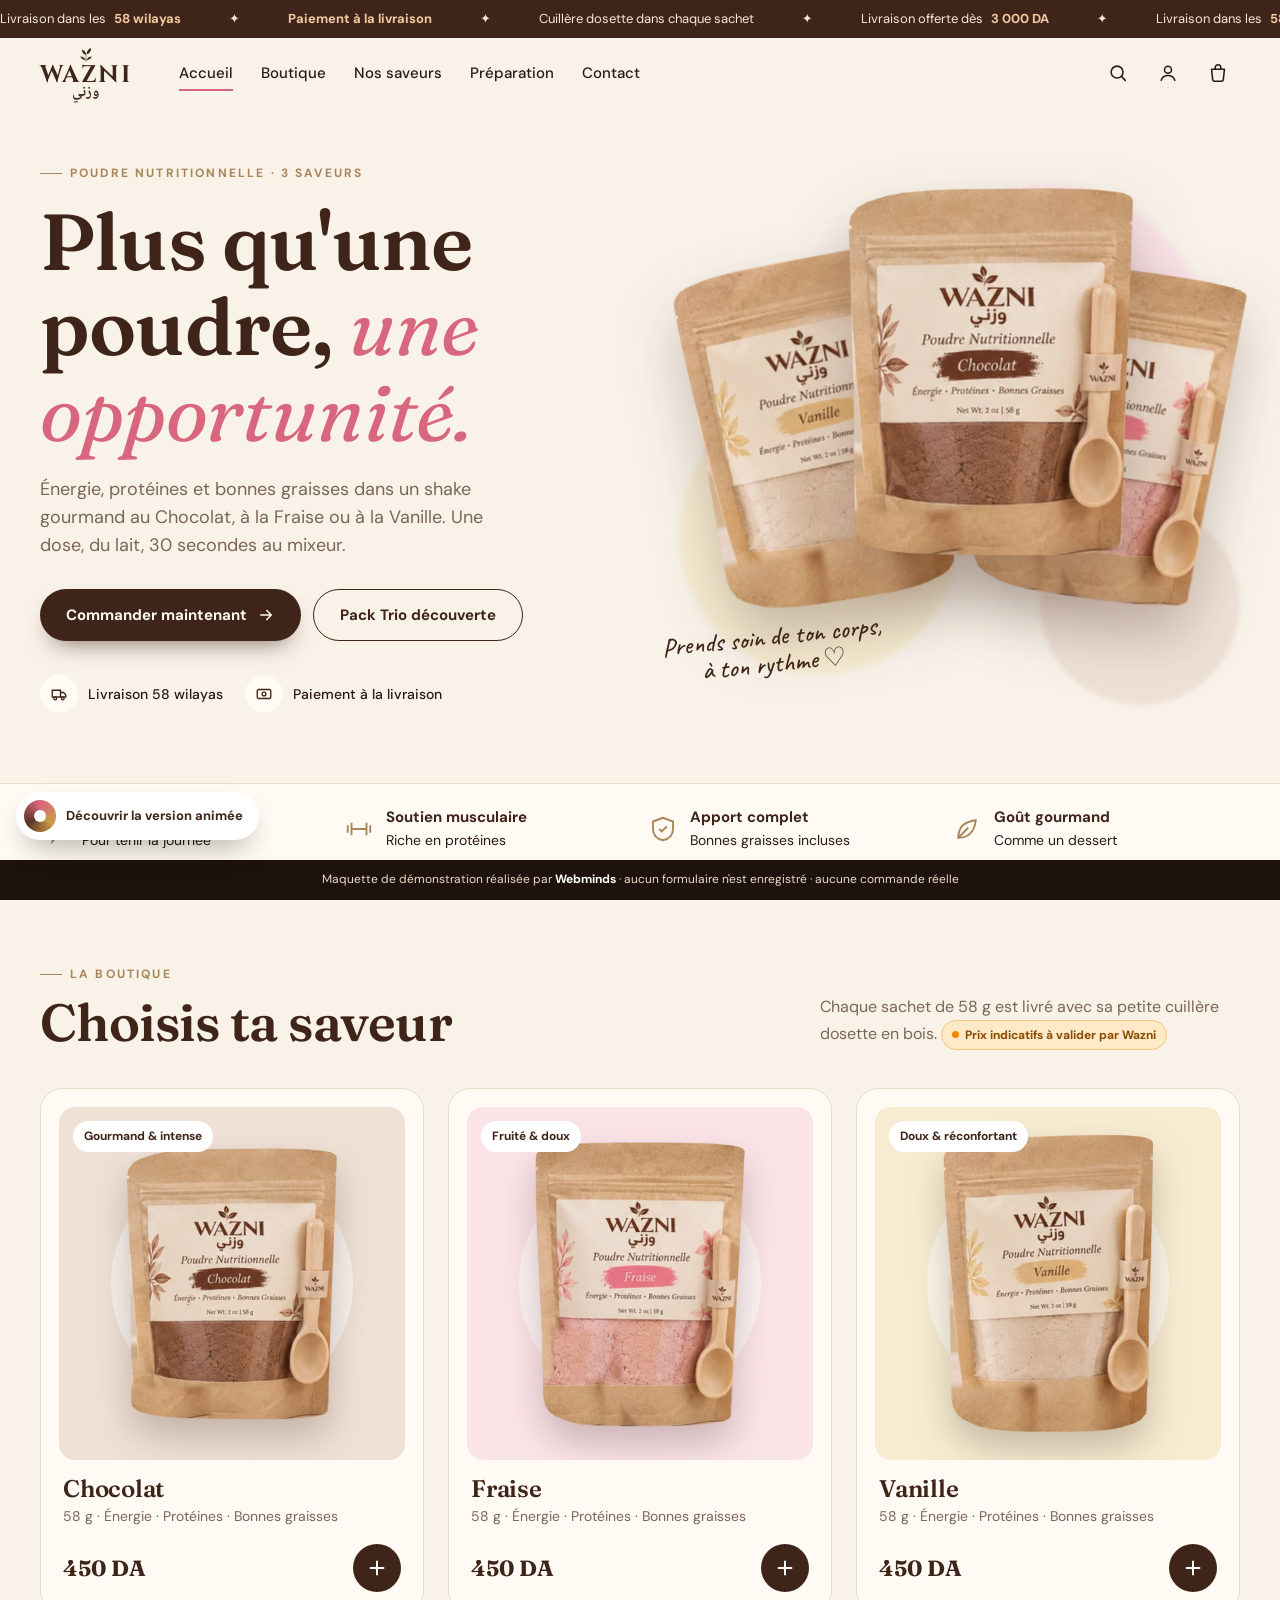
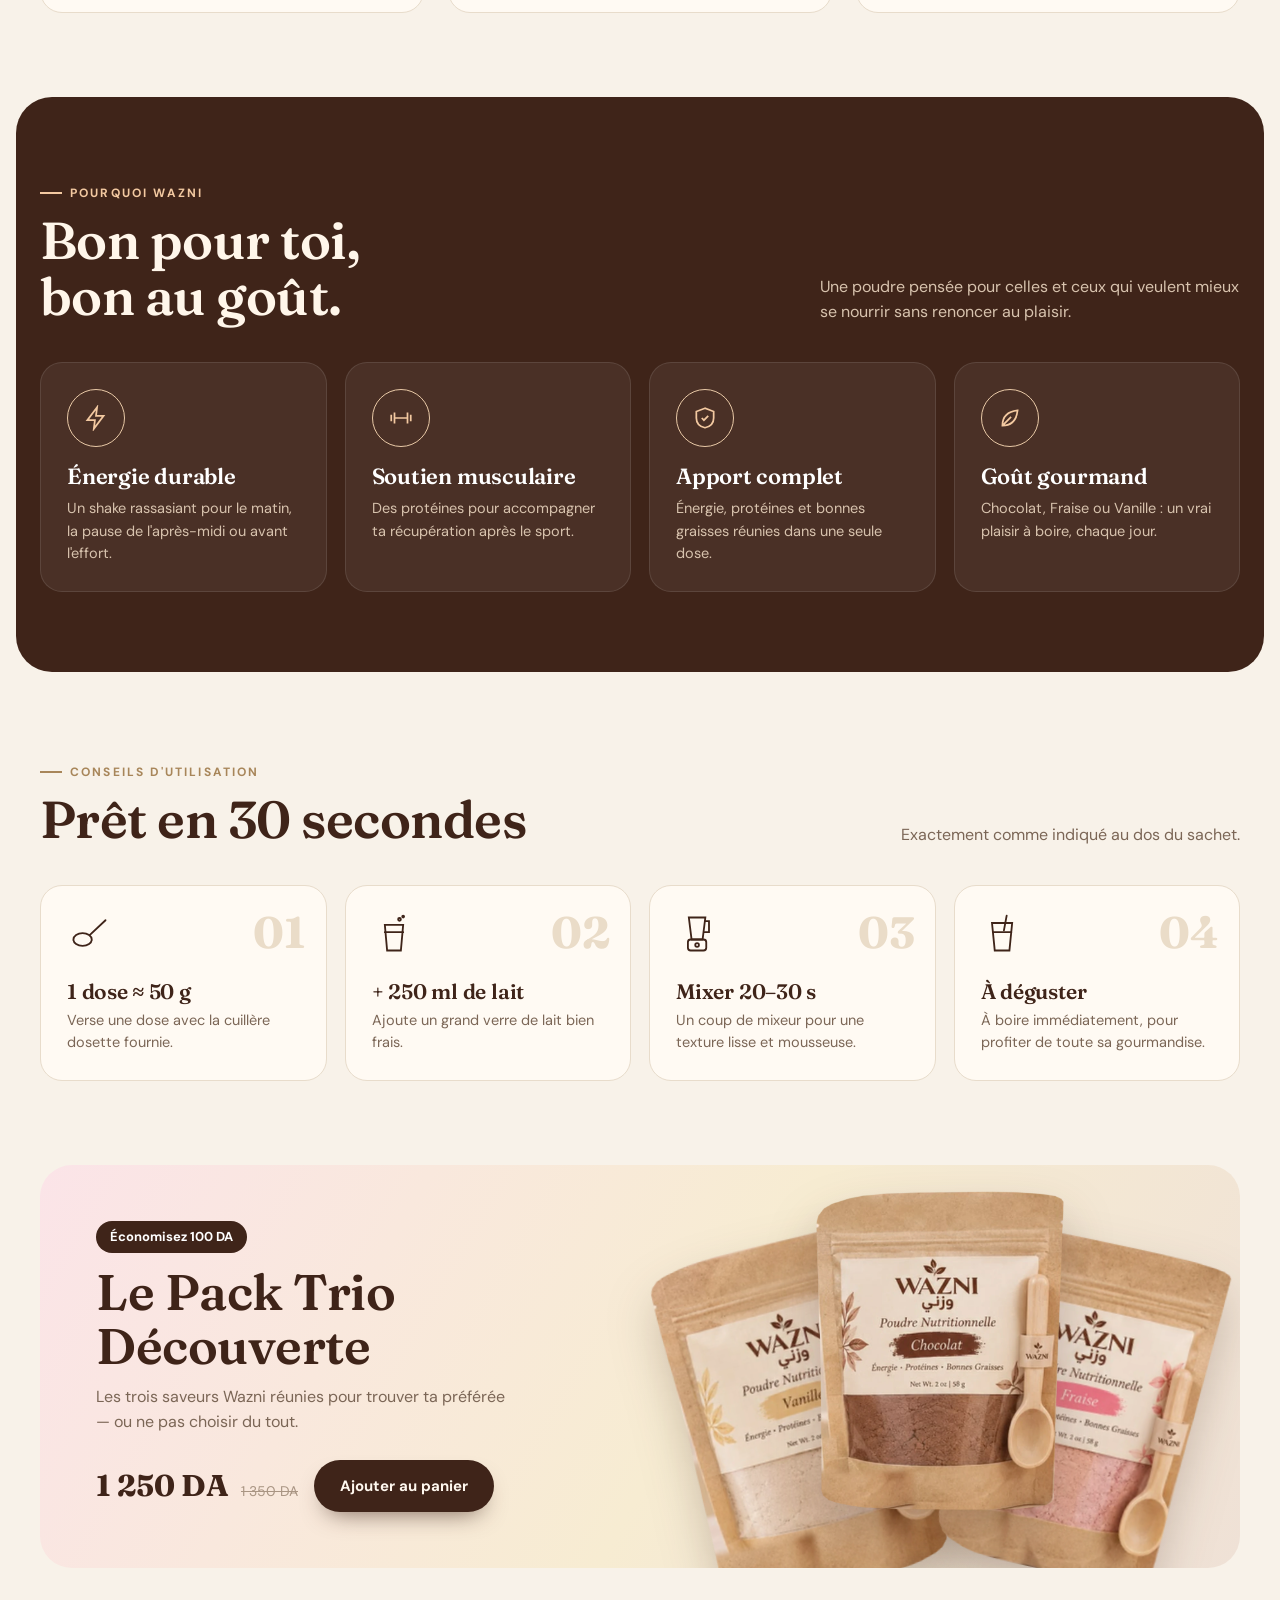
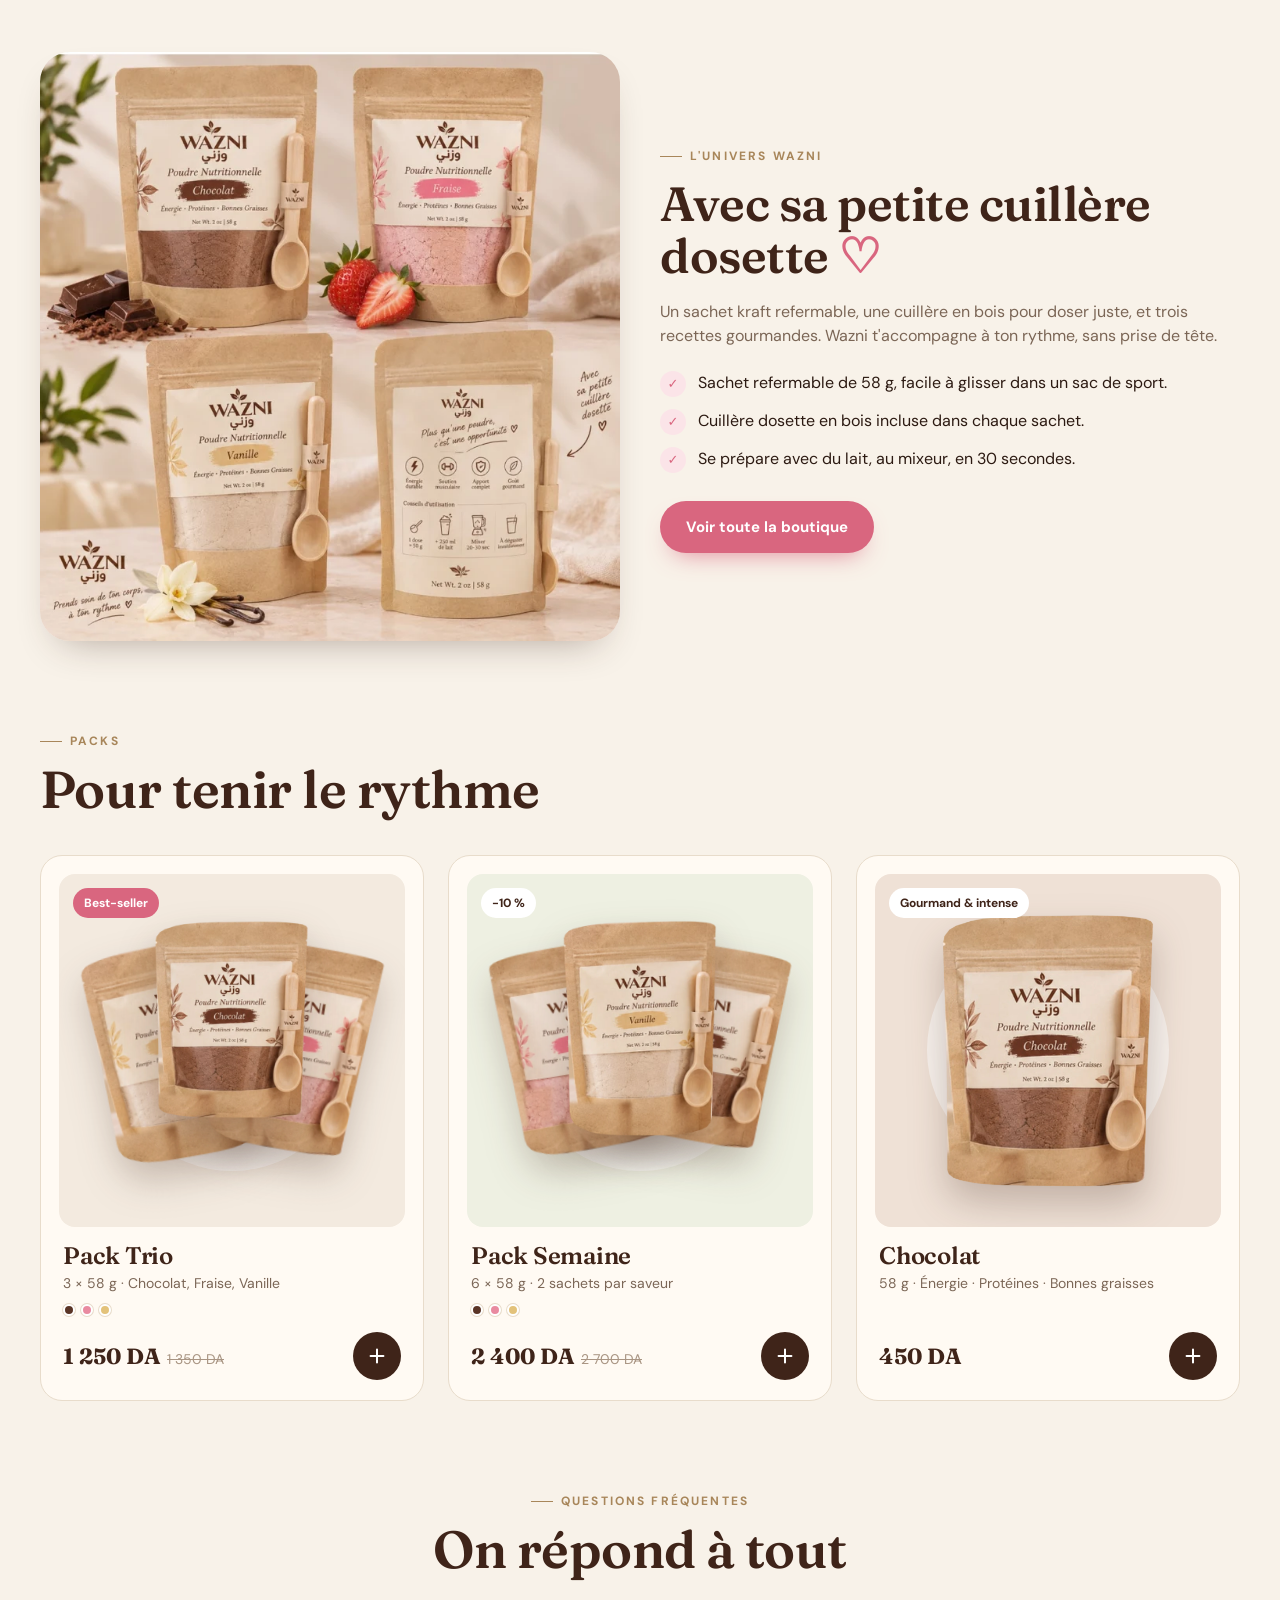
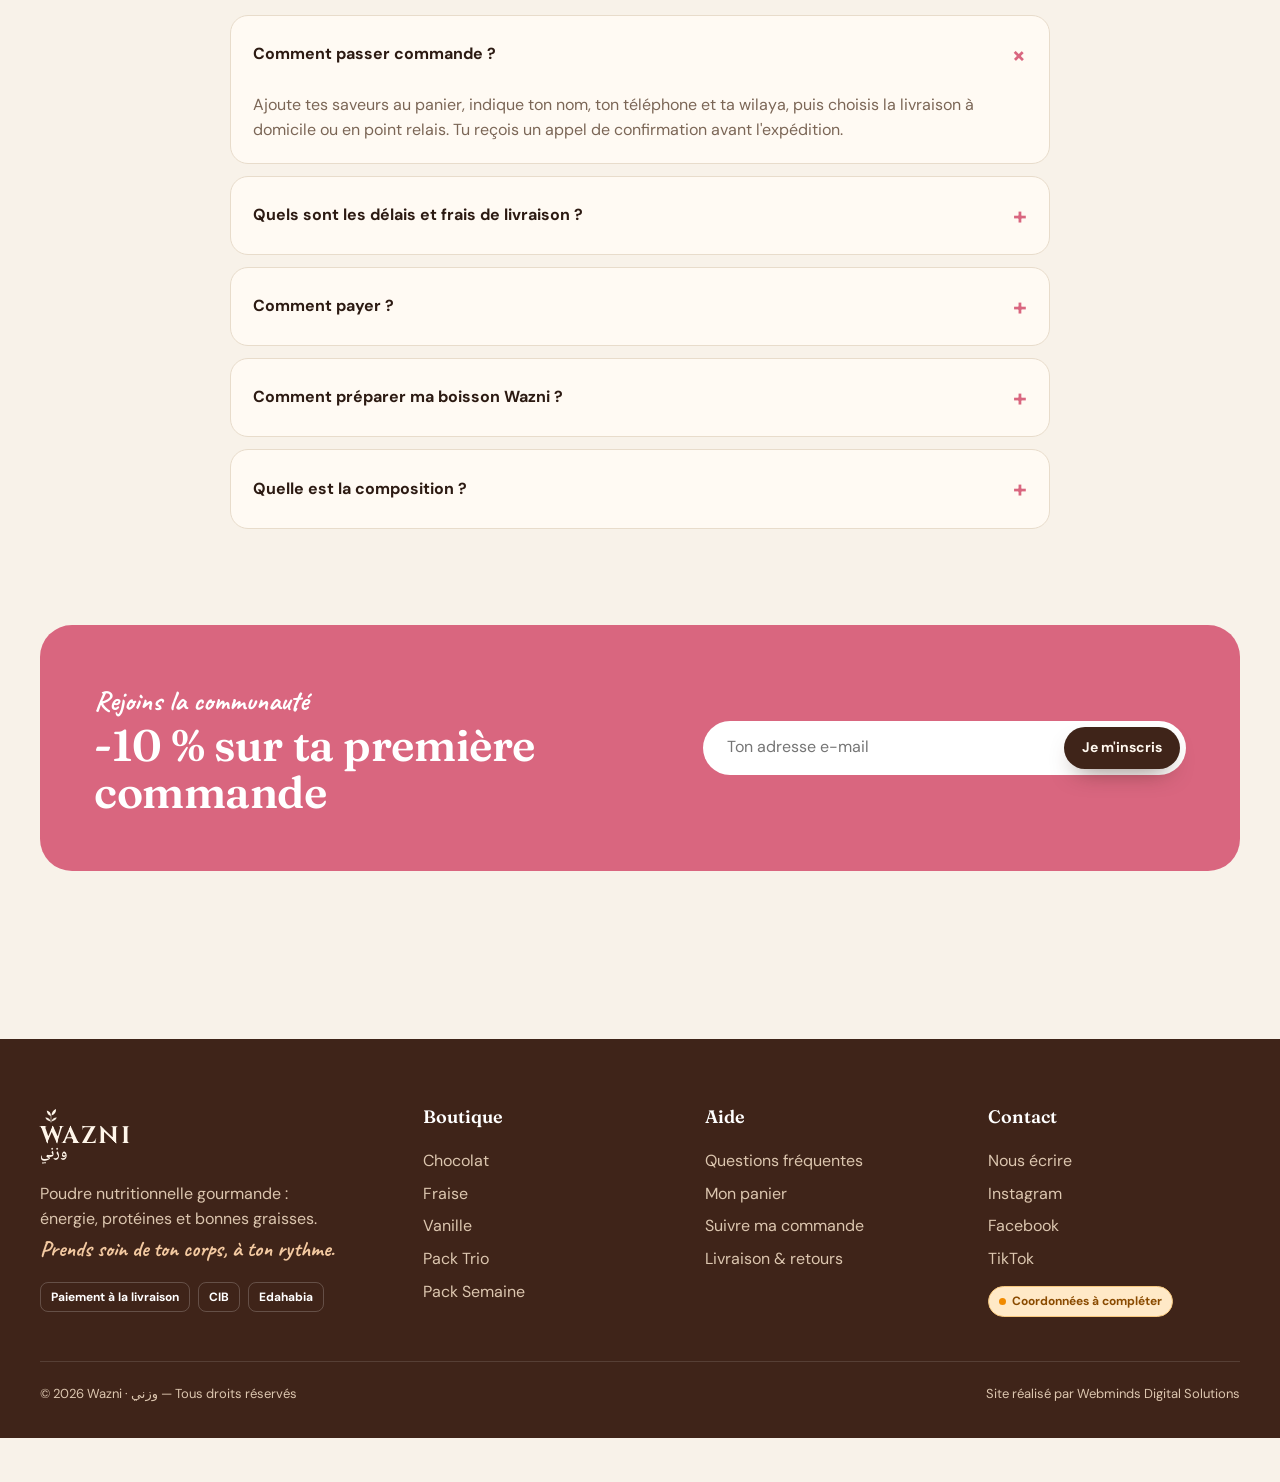
==== index.html @ 27a88bad "Initial commit: Wazni maquette (v1 + v2) Static site maquette with shared assets (fonts, images, car" ====
<!doctype html>
<html lang="fr">
<head>
<meta charset="utf-8"><meta name="viewport" content="width=device-width,initial-scale=1">
<meta name="robots" content="noindex,nofollow">
<title>Wazni · Poudre nutritionnelle gourmande — Boutique en ligne</title>
<meta name="description" content="Wazni : poudre nutritionnelle Chocolat, Fraise et Vanille. Énergie, protéines, bonnes graisses. Livraison 58 wilayas, paiement à la livraison.">
<link rel="stylesheet" href="assets/fonts.css"><link rel="stylesheet" href="assets/v1.css">
</head>
<body>

<section class="hero">
  <div class="wrap">
    <div class="rv">
      <span class="eyebrow">Poudre nutritionnelle · 3 saveurs</span>
      <h1 style="margin-top:16px">Plus qu'une poudre, <em>une opportunité.</em></h1>
      <p class="lead">Énergie, protéines et bonnes graisses dans un shake gourmand au Chocolat, à la Fraise ou à la Vanille. Une dose, du lait, 30 secondes au mixeur.</p>
      <div class="ctas">
        <a href="boutique.html" class="btn btn-dark">Commander maintenant <svg viewBox="0 0 24 24" fill="none" stroke="currentColor" stroke-width="2" stroke-linecap="round"><path d="M5 12h14M13 6l6 6-6 6"/></svg></a>
        <a href="produit.html?id=trio" class="btn btn-ghost">Pack Trio découverte</a>
      </div>
      <div class="mini">
        <div><i><svg viewBox="0 0 24 24" fill="none" stroke="currentColor" stroke-width="1.8"><path d="M3 7h11v9H3zM14 10h4l3 3v3h-7z"/><circle cx="7" cy="18" r="1.8"/><circle cx="17" cy="18" r="1.8"/></svg></i>Livraison 58 wilayas</div>
        <div><i><svg viewBox="0 0 24 24" fill="none" stroke="currentColor" stroke-width="1.8"><rect x="3" y="6" width="18" height="12" rx="2"/><circle cx="12" cy="12" r="2.5"/></svg></i>Paiement à la livraison</div>
      </div>
    </div>
    <div class="stage rv">
      <div class="blob b1"></div><div class="blob b2"></div><div class="blob b3"></div>
      <img class="pouch p1" src="assets/img/vanille.webp" alt="Wazni Vanille">
      <img class="pouch p2 float" src="assets/img/chocolat.webp" alt="Wazni Chocolat">
      <img class="pouch p3" src="assets/img/fraise.webp" alt="Wazni Fraise">
      <div class="note n1">Prends soin de ton corps,<br>à ton rythme ♡</div>
    </div>
  </div>
</section>

<div class="trust">
  <div class="wrap">
    <div><svg viewBox="0 0 24 24" fill="none" stroke="currentColor" stroke-width="1.5"><path d="M13 2 4 14h7l-1 8 9-12h-7z"/></svg><span><b>Énergie durable</b>Pour tenir la journée</span></div>
    <div><svg viewBox="0 0 24 24" fill="none" stroke="currentColor" stroke-width="1.5"><path d="M3 9v6M6 7v10M18 7v10M21 9v6M6 12h12"/></svg><span><b>Soutien musculaire</b>Riche en protéines</span></div>
    <div><svg viewBox="0 0 24 24" fill="none" stroke="currentColor" stroke-width="1.5"><path d="M12 3 4 6v6c0 5 3.4 8 8 9 4.6-1 8-4 8-9V6z"/><path d="m9 12 2 2 4-4"/></svg><span><b>Apport complet</b>Bonnes graisses incluses</span></div>
    <div><svg viewBox="0 0 24 24" fill="none" stroke="currentColor" stroke-width="1.5"><path d="M5 19c0-8 5-13 14-14-1 9-6 14-14 14zM5 19 13 11"/></svg><span><b>Goût gourmand</b>Comme un dessert</span></div>
  </div>
</div>

<section id="saveurs">
  <div class="wrap">
    <div class="sec-head rv">
      <div><span class="eyebrow">La boutique</span><h2>Choisis ta saveur</h2></div>
      <p>Chaque sachet de 58 g est livré avec sa petite cuillère dosette en bois. <span class="tovalid">Prix indicatifs à valider par Wazni</span></p>
    </div>
    <div class="grid" data-grid="chocolat,fraise,vanille"></div>
  </div>
</section>

<section class="benef">
  <div class="wrap">
    <div class="sec-head rv">
      <div><span class="eyebrow" style="color:#f3c9a1">Pourquoi Wazni</span><h2>Bon pour toi,<br>bon au goût.</h2></div>
      <p>Une poudre pensée pour celles et ceux qui veulent mieux se nourrir sans renoncer au plaisir.</p>
    </div>
    <div class="grid4">
      <div class="it rv"><i><svg viewBox="0 0 24 24" fill="none" stroke="currentColor" stroke-width="1.6"><path d="M13 2 4 14h7l-1 8 9-12h-7z"/></svg></i><h3>Énergie durable</h3><p>Un shake rassasiant pour le matin, la pause de l'après-midi ou avant l'effort.</p></div>
      <div class="it rv"><i><svg viewBox="0 0 24 24" fill="none" stroke="currentColor" stroke-width="1.6"><path d="M3 9v6M6 7v10M18 7v10M21 9v6M6 12h12"/></svg></i><h3>Soutien musculaire</h3><p>Des protéines pour accompagner ta récupération après le sport.</p></div>
      <div class="it rv"><i><svg viewBox="0 0 24 24" fill="none" stroke="currentColor" stroke-width="1.6"><path d="M12 3 4 6v6c0 5 3.4 8 8 9 4.6-1 8-4 8-9V6z"/><path d="m9 12 2 2 4-4"/></svg></i><h3>Apport complet</h3><p>Énergie, protéines et bonnes graisses réunies dans une seule dose.</p></div>
      <div class="it rv"><i><svg viewBox="0 0 24 24" fill="none" stroke="currentColor" stroke-width="1.6"><path d="M5 19c0-8 5-13 14-14-1 9-6 14-14 14zM5 19 13 11"/></svg></i><h3>Goût gourmand</h3><p>Chocolat, Fraise ou Vanille : un vrai plaisir à boire, chaque jour.</p></div>
    </div>
  </div>
</section>

<section id="preparer">
  <div class="wrap">
    <div class="sec-head rv">
      <div><span class="eyebrow">Conseils d'utilisation</span><h2>Prêt en 30 secondes</h2></div>
      <p>Exactement comme indiqué au dos du sachet.</p>
    </div>
    <div class="steps">
      <div class="step rv"><svg viewBox="0 0 48 48" fill="none" stroke="currentColor" stroke-width="2" stroke-linecap="round"><ellipse cx="17" cy="30" rx="10" ry="7"/><path d="M25 25 42 9"/></svg><h3>1 dose ≈ 50 g</h3><p>Verse une dose avec la cuillère dosette fournie.</p></div>
      <div class="step rv"><svg viewBox="0 0 48 48" fill="none" stroke="currentColor" stroke-width="2" stroke-linecap="round"><path d="M14 14h20l-2.5 28h-15z"/><path d="M14 22h20"/><circle cx="30" cy="8" r="1.5"/><circle cx="34" cy="5" r="1"/></svg><h3>+ 250 ml de lait</h3><p>Ajoute un grand verre de lait bien frais.</p></div>
      <div class="step rv"><svg viewBox="0 0 48 48" fill="none" stroke="currentColor" stroke-width="2" stroke-linecap="round"><path d="M14 6h18l-3 24H17z"/><path d="M32 10h4v12h-5"/><rect x="13" y="30" width="20" height="12" rx="3"/><circle cx="23" cy="36" r="2"/></svg><h3>Mixer 20–30 s</h3><p>Un coup de mixeur pour une texture lisse et mousseuse.</p></div>
      <div class="step rv"><svg viewBox="0 0 48 48" fill="none" stroke="currentColor" stroke-width="2" stroke-linecap="round"><path d="M12 12h22l-3 30H15z"/><path d="M13 22h20"/><path d="m28 4-3 16"/></svg><h3>À déguster</h3><p>À boire immédiatement, pour profiter de toute sa gourmandise.</p></div>
    </div>
  </div>
</section>

<section style="padding-top:0">
  <div class="wrap">
    <div class="promo rv">
      <div class="txt">
        <span class="save">Économisez 100 DA</span>
        <h2>Le Pack Trio Découverte</h2>
        <p>Les trois saveurs Wazni réunies pour trouver ta préférée — ou ne pas choisir du tout.</p>
        <div style="display:flex;align-items:center;gap:16px;flex-wrap:wrap"><span class="price" style="font-size:30px">1 250 DA <s>1 350 DA</s></span>
        <button class="btn btn-dark" data-add="trio">Ajouter au panier</button></div>
      </div>
      <div class="vis"><img src="assets/img/vanille.webp" alt=""><img src="assets/img/chocolat.webp" alt=""><img src="assets/img/fraise.webp" alt=""></div>
    </div>
  </div>
</section>

<section style="padding-top:0">
  <div class="wrap life">
    <div class="ph rv"><img src="assets/img/lifestyle.webp" alt="La gamme Wazni : Chocolat, Fraise, Vanille"></div>
    <div class="rv">
      <span class="eyebrow">L'univers Wazni</span>
      <h2>Avec sa petite cuillère dosette <span class="hand" style="font-size:1em">♡</span></h2>
      <p style="color:var(--muted)">Un sachet kraft refermable, une cuillère en bois pour doser juste, et trois recettes gourmandes. Wazni t'accompagne à ton rythme, sans prise de tête.</p>
      <ul>
        <li><i>✓</i><span>Sachet refermable de 58 g, facile à glisser dans un sac de sport.</span></li>
        <li><i>✓</i><span>Cuillère dosette en bois incluse dans chaque sachet.</span></li>
        <li><i>✓</i><span>Se prépare avec du lait, au mixeur, en 30 secondes.</span></li>
      </ul>
      <a href="boutique.html" class="btn btn-pink">Voir toute la boutique</a>
    </div>
  </div>
</section>

<section style="padding-top:0">
  <div class="wrap">
    <div class="sec-head rv"><div><span class="eyebrow">Packs</span><h2>Pour tenir le rythme</h2></div></div>
    <div class="grid" data-grid="trio,semaine,chocolat"></div>
  </div>
</section>

<section id="faq" style="padding-top:0">
  <div class="wrap">
    <div class="sec-head rv" style="justify-content:center;text-align:center"><div><span class="eyebrow">Questions fréquentes</span><h2>On répond à tout</h2></div></div>
    <div class="faq rv">
      <details open><summary>Comment passer commande ?</summary><p>Ajoute tes saveurs au panier, indique ton nom, ton téléphone et ta wilaya, puis choisis la livraison à domicile ou en point relais. Tu reçois un appel de confirmation avant l'expédition.</p></details>
      <details><summary>Quels sont les délais et frais de livraison ?</summary><p>Livraison dans les 58 wilayas. Les frais dépendent de ta wilaya et sont affichés avant de valider. Livraison offerte dès 3 000 DA d'achat. <span class="tovalid">Délais et tarifs à valider par Wazni</span></p></details>
      <details><summary>Comment payer ?</summary><p>Paiement en espèces à la livraison, au moment où tu reçois ton colis. Le paiement par carte CIB / Edahabia peut être activé sur le site final.</p></details>
      <details><summary>Comment préparer ma boisson Wazni ?</summary><p>1 dose (environ 50 g) + 250 ml de lait, mixer 20 à 30 secondes et déguster immédiatement.</p></details>
      <details><summary>Quelle est la composition ?</summary><p>La fiche ingrédients et les valeurs nutritionnelles détaillées seront reprises de l'emballage officiel. <span class="tovalid">À fournir par Wazni</span></p></details>
    </div>
  </div>
</section>

<section style="padding-top:0">
  <div class="wrap">
    <div class="news rv">
      <div><span class="hand" style="color:#fff;font-size:28px">Rejoins la communauté</span><h2>-10 % sur ta première commande</h2></div>
      <form onsubmit="event.preventDefault();Wazni.toast('Merci ! (démo : aucune inscription enregistrée)');this.reset()"><input type="email" required placeholder="Ton adresse e-mail"><button class="btn btn-dark btn-sm">Je m'inscris</button></form>
    </div>
  </div>
</section>

<script src="assets/cart.js"></script>
<script src="assets/v1-layout.js"></script>
<script src="assets/v1-cards.js"></script>
</body>
</html>
---- assets/fonts.css ----
@font-face{font-family:Fraunces;src:url(fonts/fraunces-latin-400-normal.woff2) format('woff2');font-weight:400;font-display:swap}
@font-face{font-family:Fraunces;src:url(fonts/fraunces-latin-400-italic.woff2) format('woff2');font-weight:400;font-style:italic;font-display:swap}
@font-face{font-family:Fraunces;src:url(fonts/fraunces-latin-600-normal.woff2) format('woff2');font-weight:600;font-display:swap}
@font-face{font-family:Fraunces;src:url(fonts/fraunces-latin-700-normal.woff2) format('woff2');font-weight:700;font-display:swap}
@font-face{font-family:'DM Sans';src:url(fonts/dm-sans-latin-400-normal.woff2) format('woff2');font-weight:400;font-display:swap}
@font-face{font-family:'DM Sans';src:url(fonts/dm-sans-latin-500-normal.woff2) format('woff2');font-weight:500;font-display:swap}
@font-face{font-family:'DM Sans';src:url(fonts/dm-sans-latin-700-normal.woff2) format('woff2');font-weight:700;font-display:swap}
@font-face{font-family:Caveat;src:url(fonts/caveat-latin-500-normal.woff2) format('woff2');font-weight:500;font-display:swap}
@font-face{font-family:Caveat;src:url(fonts/caveat-latin-700-normal.woff2) format('woff2');font-weight:700;font-display:swap}
@font-face{font-family:Cinzel;src:url(fonts/cinzel-latin-600-normal.woff2) format('woff2');font-weight:600;font-display:swap}
@font-face{font-family:Cinzel;src:url(fonts/cinzel-latin-700-normal.woff2) format('woff2');font-weight:700;font-display:swap}
@font-face{font-family:Naskh;src:url(fonts/noto-naskh-arabic-arabic-600-normal.woff2) format('woff2');font-weight:600;font-display:swap}
@font-face{font-family:Naskh;src:url(fonts/noto-naskh-arabic-arabic-700-normal.woff2) format('woff2');font-weight:700;font-display:swap}
@font-face{font-family:Bricolage;src:url(fonts/bricolage-grotesque-latin-500-normal.woff2) format('woff2');font-weight:500;font-display:swap}
@font-face{font-family:Bricolage;src:url(fonts/bricolage-grotesque-latin-700-normal.woff2) format('woff2');font-weight:700;font-display:swap}
@font-face{font-family:Bricolage;src:url(fonts/bricolage-grotesque-latin-800-normal.woff2) format('woff2');font-weight:800;font-display:swap}
---- assets/v1.css ----
:root{
  --cream:#f8f2e9; --paper:#fffaf3; --kraft:#c9a97e; --kraft-d:#a8865a; --cacao:#3f2419; --cacao-2:#5a3426;
  --ink:#2c1a12; --muted:#7b6656; --line:#e8dccb;
  --fraise:#d9667f; --fraise-s:#fbe4e8; --vanille:#c99b45; --vanille-s:#f7ecd2; --choco-s:#efe1d6; --sage:#7a8a5c; --sage-s:#eef0e2;
  --r:22px; --sh:0 18px 40px -22px rgba(63,36,25,.45);
}
*{box-sizing:border-box;margin:0;padding:0}
html{scroll-behavior:smooth;-webkit-text-size-adjust:100%}
body{font-family:'DM Sans',system-ui,sans-serif;color:var(--ink);background:var(--cream);line-height:1.55;font-size:16px;padding-bottom:44px;overflow-x:hidden}
img{max-width:100%;display:block}
a{color:inherit;text-decoration:none}
button{font:inherit;cursor:pointer;border:0;background:none;color:inherit}
input,select,textarea{font:inherit;color:inherit}
.wrap{width:min(1200px,100% - 32px);margin-inline:auto}
h1,h2,h3{font-family:Fraunces,Georgia,serif;font-weight:600;line-height:1.08;letter-spacing:-.01em;color:var(--cacao)}
.hand{font-family:Caveat,cursive;font-weight:700;color:var(--fraise)}
.eyebrow{display:inline-flex;align-items:center;gap:8px;font-size:12px;letter-spacing:.18em;text-transform:uppercase;font-weight:700;color:var(--kraft-d)}
.eyebrow::before{content:"";width:22px;height:1.5px;background:currentColor}

/* annonce */
.announce{background:var(--cacao);color:#f5e9da;font-size:13px;overflow:hidden;white-space:nowrap}
.announce .track{display:inline-flex;gap:48px;padding:9px 0;animation:mq 28s linear infinite}
.announce span{display:inline-flex;gap:8px;align-items:center}
.announce b{color:#f3c9a1;font-weight:700}
@keyframes mq{to{transform:translateX(-50%)}}

/* header */
.hdr{position:sticky;top:0;z-index:50;background:rgba(248,242,233,.88);backdrop-filter:blur(14px);-webkit-backdrop-filter:blur(14px);border-bottom:1px solid transparent;transition:border-color .3s}
.hdr.scrolled{border-color:var(--line)}
.hdr .wrap{display:flex;align-items:center;gap:20px;height:70px}
.logo{display:flex;flex-direction:column;align-items:center;line-height:1;color:var(--cacao)}
.logo svg{width:22px;height:16px;margin-bottom:1px}
.logo .w{font-family:Cinzel,serif;font-weight:700;font-size:24px;letter-spacing:.06em}
.logo .ar{font-family:Naskh,serif;font-weight:700;font-size:15px;margin-top:-1px}
.nav{display:flex;gap:28px;margin-left:28px;font-weight:500;font-size:15px}
.nav a{position:relative;padding:6px 0}
.nav a::after{content:"";position:absolute;left:0;bottom:0;width:100%;height:2px;background:var(--fraise);transform:scaleX(0);transform-origin:left;transition:transform .3s}
.nav a:hover::after,.nav a.on::after{transform:scaleX(1)}
.hdr-actions{margin-left:auto;display:flex;align-items:center;gap:6px}
.icon-btn{width:44px;height:44px;border-radius:50%;display:grid;place-items:center;position:relative;transition:background .2s}
.icon-btn:hover{background:#efe4d4}
.icon-btn svg{width:22px;height:22px}
.badge{position:absolute;top:3px;right:1px;min-width:19px;height:19px;padding:0 5px;border-radius:10px;background:var(--fraise);color:#fff;font-size:11px;font-weight:700;display:grid;place-items:center;transform:scale(0);transition:transform .25s}
.badge.has{transform:scale(1)}
.badge.bump{animation:bump .45s}
@keyframes bump{40%{transform:scale(1.35)}}
.burger{display:none}

/* boutons */
.btn{display:inline-flex;align-items:center;justify-content:center;gap:10px;height:52px;padding:0 26px;border-radius:999px;font-weight:700;font-size:15px;transition:transform .2s,box-shadow .2s,background .2s}
.btn:active{transform:scale(.97)}
.btn-dark{background:var(--cacao);color:#fff8ef;box-shadow:0 12px 24px -12px rgba(63,36,25,.7)}
.btn-dark:hover{background:var(--cacao-2)}
.btn-pink{background:var(--fraise);color:#fff;box-shadow:0 12px 24px -12px rgba(217,102,127,.8)}
.btn-ghost{border:1.5px solid var(--cacao);color:var(--cacao)}
.btn-ghost:hover{background:var(--cacao);color:#fff}
.btn-sm{height:42px;padding:0 18px;font-size:14px}
.btn svg{width:18px;height:18px}

/* hero */
.hero{position:relative;padding:48px 0 70px;overflow:hidden}
.hero .wrap{display:grid;grid-template-columns:1.05fr 1fr;align-items:center;gap:30px}
.hero h1{font-size:clamp(42px,6.2vw,80px);font-weight:600}
.hero h1 em{font-style:italic;font-weight:400;color:var(--fraise)}
.hero p.lead{font-size:18px;color:var(--muted);max-width:480px;margin:20px 0 30px}
.hero .ctas{display:flex;gap:12px;flex-wrap:wrap}
.hero .mini{display:flex;gap:22px;margin-top:34px;flex-wrap:wrap}
.hero .mini div{display:flex;gap:10px;align-items:center;font-size:14px;font-weight:500}
.hero .mini i{width:38px;height:38px;border-radius:50%;background:var(--paper);display:grid;place-items:center;box-shadow:var(--sh)}
.hero .mini svg{width:18px;height:18px;color:var(--cacao)}
.stage{position:relative;height:540px}
.blob{position:absolute;border-radius:50%;filter:blur(2px)}
.stage .b1{width:330px;height:330px;background:var(--fraise-s);right:30px;top:20px}
.stage .b2{width:280px;height:280px;background:var(--vanille-s);left:10px;bottom:30px}
.stage .b3{width:200px;height:200px;background:var(--choco-s);right:0;bottom:0}
.pouch{position:absolute;filter:drop-shadow(0 30px 30px rgba(63,36,25,.28));transition:transform .5s cubic-bezier(.2,.8,.2,1)}
.stage .p1{width:250px;left:4%;top:90px;transform:rotate(-9deg)}
.stage .p2{width:290px;left:31%;top:20px;z-index:2}
.stage .p3{width:250px;right:2%;top:100px;transform:rotate(8deg)}
.stage:hover .p1{transform:rotate(-13deg) translateX(-14px)}
.stage:hover .p3{transform:rotate(12deg) translateX(14px)}
.stage .note{position:absolute;font-family:Caveat;font-size:26px;color:var(--cacao);line-height:1.05;text-align:center}
.stage .note.n1{left:-6px;bottom:28px;transform:rotate(-6deg)}
.stage .note svg{width:60px;height:40px;display:block;margin:4px auto 0}
.float{animation:fl 6s ease-in-out infinite}
@keyframes fl{50%{translate:0 -12px}}

/* sections */
section{padding:84px 0}
.sec-head{display:flex;align-items:end;justify-content:space-between;gap:20px;margin-bottom:38px;flex-wrap:wrap}
.sec-head h2{font-size:clamp(32px,4.4vw,52px);margin-top:10px}
.sec-head p{color:var(--muted);max-width:420px}

.trust{background:var(--paper);border-block:1px solid var(--line);padding:22px 0}
.trust .wrap{display:grid;grid-template-columns:repeat(4,1fr);gap:16px}
.trust div{display:flex;gap:12px;align-items:center;font-size:14px}
.trust b{display:block;font-size:15px;color:var(--cacao)}
.trust svg{width:30px;height:30px;color:var(--kraft-d);flex:none}

/* cartes produit */
.grid{display:grid;grid-template-columns:repeat(3,1fr);gap:24px}
.card{background:var(--paper);border-radius:var(--r);padding:18px;position:relative;transition:transform .35s,box-shadow .35s;display:flex;flex-direction:column;border:1px solid var(--line)}
.card:hover{transform:translateY(-6px);box-shadow:var(--sh)}
.card .media{border-radius:16px;aspect-ratio:1/1.02;display:grid;place-items:center;position:relative;overflow:hidden;background:var(--soft)}
.card .media::before{content:"";position:absolute;width:70%;aspect-ratio:1;border-radius:50%;background:rgba(255,255,255,.55)}
.card .media img{width:62%;position:relative;transition:transform .5s cubic-bezier(.2,.8,.2,1);filter:drop-shadow(0 18px 18px rgba(63,36,25,.25))}
.card:hover .media img{transform:scale(1.06) rotate(-3deg)}
.card .media .stack{position:relative;width:80%;height:80%}
.card .media .stack img{position:absolute;width:56%;top:12%}
.card .media .stack img:nth-child(1){left:0;transform:rotate(-10deg)}
.card .media .stack img:nth-child(2){left:22%;top:4%;z-index:2}
.card .media .stack img:nth-child(3){right:0;transform:rotate(10deg)}
.chip{position:absolute;top:14px;left:14px;z-index:3;background:#fff;color:var(--cacao);font-size:12px;font-weight:700;padding:6px 11px;border-radius:999px}
.chip.hot{background:var(--fraise);color:#fff}
.card h3{font-size:24px;margin:16px 4px 4px}
.card .sub{color:var(--muted);font-size:14px;margin:0 4px}
.card .row{display:flex;align-items:center;justify-content:space-between;margin:auto 4px 2px;padding-top:16px}
.price{font-family:Fraunces;font-weight:700;font-size:22px;color:var(--cacao)}
.price s{font-family:'DM Sans';font-size:14px;color:#a99583;font-weight:400;margin-left:6px}
.add{width:48px;height:48px;border-radius:50%;background:var(--cacao);color:#fff;display:grid;place-items:center;transition:transform .2s,background .2s}
.add:hover{background:var(--fraise);transform:rotate(90deg)}
.add svg{width:22px;height:22px}
.dots{display:flex;gap:6px;margin:10px 4px 0}
.dots i{width:12px;height:12px;border-radius:50%;border:2px solid #fff;box-shadow:0 0 0 1px var(--line)}

/* bénéfices */
.benef{background:var(--cacao);color:#f6eadb;border-radius:36px;margin-inline:16px;padding:80px 0}
.benef h2{color:#fff6ea}
.benef .sec-head p{color:#d8c3ae}
.benef .grid4{display:grid;grid-template-columns:repeat(4,1fr);gap:18px}
.benef .it{background:rgba(255,255,255,.06);border:1px solid rgba(255,255,255,.1);border-radius:22px;padding:26px}
.benef .it i{width:58px;height:58px;border-radius:50%;border:1.5px solid #e9c9a6;display:grid;place-items:center;margin-bottom:18px;color:#f3c9a1}
.benef .it svg{width:26px;height:26px}
.benef .it h3{color:#fff;font-size:22px;margin-bottom:8px}
.benef .it p{font-size:14.5px;color:#d8c3ae}

/* préparation */
.steps{display:grid;grid-template-columns:repeat(4,1fr);gap:18px;counter-reset:s}
.step{background:var(--paper);border:1px solid var(--line);border-radius:22px;padding:26px;position:relative}
.step::before{counter-increment:s;content:"0" counter(s);font-family:Fraunces;font-size:44px;font-weight:700;color:#eadcc8;position:absolute;right:20px;top:12px}
.step svg{width:44px;height:44px;color:var(--cacao);margin-bottom:16px}
.step h3{font-size:21px;margin-bottom:6px}
.step p{font-size:14.5px;color:var(--muted)}

/* bannière pack */
.promo{display:grid;grid-template-columns:1fr 1fr;border-radius:32px;overflow:hidden;background:linear-gradient(120deg,#fbe4e8,#f7ecd2 55%,#efe1d6)}
.promo .txt{padding:56px}
.promo h2{font-size:clamp(32px,4vw,50px);margin:12px 0}
.promo p{color:var(--muted);margin-bottom:26px;max-width:420px}
.promo .vis{position:relative;min-height:380px}
.promo .vis img{position:absolute;width:42%;filter:drop-shadow(0 24px 24px rgba(63,36,25,.25))}
.promo .vis img:nth-child(1){left:6%;top:18%;transform:rotate(-12deg)}
.promo .vis img:nth-child(2){left:29%;top:6%;z-index:2}
.promo .vis img:nth-child(3){right:6%;top:18%;transform:rotate(12deg)}
.save{display:inline-block;background:var(--cacao);color:#fff;border-radius:999px;padding:6px 14px;font-weight:700;font-size:13px}

/* lifestyle */
.life{display:grid;grid-template-columns:1fr 1fr;gap:40px;align-items:center}
.life .ph{border-radius:30px;overflow:hidden;box-shadow:var(--sh)}
.life h2{font-size:clamp(32px,4vw,48px);margin:12px 0 16px}
.life ul{list-style:none;display:grid;gap:12px;margin:22px 0 28px}
.life li{display:flex;gap:12px;align-items:flex-start}
.life li i{flex:none;width:26px;height:26px;border-radius:50%;background:var(--fraise-s);color:var(--fraise);display:grid;place-items:center;font-style:normal;font-weight:700;font-size:13px}

/* faq */
.faq{max-width:820px;margin-inline:auto}
.faq details{background:var(--paper);border:1px solid var(--line);border-radius:18px;margin-bottom:12px;overflow:hidden}
.faq summary{list-style:none;padding:20px 22px;font-weight:700;display:flex;justify-content:space-between;align-items:center;cursor:pointer;gap:16px}
.faq summary::-webkit-details-marker{display:none}
.faq summary::after{content:"+";font-size:24px;color:var(--fraise);transition:transform .3s}
.faq details[open] summary::after{transform:rotate(45deg)}
.faq details p{padding:0 22px 20px;color:var(--muted)}

/* newsletter + footer */
.news{background:var(--fraise);color:#fff;border-radius:32px;padding:54px;display:grid;grid-template-columns:1.2fr 1fr;gap:30px;align-items:center}
.news h2{color:#fff;font-size:clamp(30px,3.6vw,44px)}
.news form{display:flex;background:#fff;border-radius:999px;padding:6px}
.news input{flex:1;border:0;outline:0;padding:0 18px;background:none;min-width:0}
footer{background:var(--cacao);color:#dcc6af;margin-top:84px;padding:64px 0 34px}
footer .cols{display:grid;grid-template-columns:1.4fr 1fr 1fr 1fr;gap:30px}
footer .logo{color:#fff6ea;align-items:flex-start}
footer h4{color:#fff;font-family:Fraunces;font-size:18px;margin-bottom:14px;font-weight:600}
footer a{display:block;padding:4px 0;color:#dcc6af}
footer a:hover{color:#fff}
footer .bottom{border-top:1px solid rgba(255,255,255,.12);margin-top:44px;padding-top:22px;display:flex;justify-content:space-between;font-size:13px;flex-wrap:wrap;gap:10px}
.pay{display:flex;gap:8px;flex-wrap:wrap;margin-top:16px}
.pay span{border:1px solid rgba(255,255,255,.2);border-radius:8px;padding:5px 10px;font-size:12px;font-weight:700;color:#fff}

/* pastille à valider */
.tovalid{display:inline-flex;align-items:center;gap:6px;background:#ffe9c7;color:#8a4b00;border:1px solid #f6c77d;font-size:12px;font-weight:700;padding:5px 10px;border-radius:999px}
.tovalid::before{content:"";width:7px;height:7px;border-radius:50%;background:#f08a00}

/* demo bar + switch */
.demo{position:fixed;left:0;right:0;bottom:0;z-index:80;background:#1d120c;color:#e9d9c6;font-size:12px;text-align:center;padding:12px 16px 12px 16px;line-height:1.3}
.demo b{color:#fff}
.vswitch{position:fixed;left:16px;bottom:60px;z-index:81;display:flex;align-items:center;gap:10px;background:#fff;color:var(--cacao);border-radius:999px;padding:8px 16px 8px 8px;box-shadow:0 14px 30px -10px rgba(0,0,0,.35);font-weight:700;font-size:13px;animation:pulse 2.6s infinite}
.vswitch i{width:32px;height:32px;border-radius:50%;background:conic-gradient(var(--fraise),var(--vanille),var(--cacao-2),var(--fraise));display:grid;place-items:center;animation:spin 6s linear infinite}
.vswitch i::after{content:"";width:12px;height:12px;border-radius:50%;background:#fff}
@keyframes spin{to{transform:rotate(360deg)}}
@keyframes pulse{0%,100%{box-shadow:0 14px 30px -10px rgba(0,0,0,.35),0 0 0 0 rgba(217,102,127,.5)}50%{box-shadow:0 14px 30px -10px rgba(0,0,0,.35),0 0 0 10px rgba(217,102,127,0)}}

.toast{position:fixed;left:50%;top:84px;transform:translate(-50%,-20px);opacity:0;z-index:200;background:var(--cacao);color:#fff;padding:13px 20px;border-radius:14px;font-size:14px;transition:.35s;pointer-events:none;box-shadow:var(--sh);white-space:nowrap}
.toast a{color:#f3c9a1;font-weight:700;text-decoration:underline;margin-left:4px}
.toast.show{opacity:1;transform:translate(-50%,0);pointer-events:auto}

/* drawer panier */
.drawer-bg{position:fixed;inset:0;background:rgba(29,18,12,.45);z-index:90;opacity:0;pointer-events:none;transition:.3s}
.drawer{position:fixed;top:0;right:0;bottom:0;width:min(420px,100%);background:var(--paper);z-index:91;transform:translateX(100%);transition:transform .45s cubic-bezier(.2,.8,.2,1);display:flex;flex-direction:column}
.drawer.open{transform:none}.drawer-bg.open{opacity:1;pointer-events:auto}
.drawer header{display:flex;justify-content:space-between;align-items:center;padding:20px 22px;border-bottom:1px solid var(--line)}
.drawer header h3{font-size:24px}
.drawer .body{flex:1;overflow:auto;padding:12px 22px}
.drawer .foot{padding:18px 22px 64px;border-top:1px solid var(--line);display:grid;gap:12px}
.freebar{font-size:13px;color:var(--muted)}
.freebar .bar{height:6px;border-radius:6px;background:#eadcc8;margin-top:8px;overflow:hidden}
.freebar .bar i{display:block;height:100%;background:linear-gradient(90deg,var(--fraise),var(--vanille));border-radius:6px;transition:width .5s}
.line{display:grid;grid-template-columns:76px 1fr auto;gap:14px;align-items:center;padding:14px 0;border-bottom:1px dashed var(--line)}
.line .th{width:76px;height:84px;border-radius:14px;display:grid;place-items:center}
.line .th img{width:62%;filter:drop-shadow(0 6px 6px rgba(0,0,0,.18))}
.line h4{font-family:Fraunces;font-size:17px;color:var(--cacao)}
.line small{color:var(--muted)}
.qty{display:inline-flex;align-items:center;border:1px solid var(--line);border-radius:999px;margin-top:8px;background:#fff}
.qty button{width:32px;height:32px;font-size:18px}
.qty span,.qty input{width:30px;text-align:center;font-weight:700;border:0;background:none}
.rm{font-size:12px;color:var(--muted);text-decoration:underline;margin-top:6px;display:block}
.empty{text-align:center;padding:50px 10px;color:var(--muted)}
.empty svg{width:64px;height:64px;margin:0 auto 14px;color:var(--kraft)}
.sum-row{display:flex;justify-content:space-between;font-size:15px}
.sum-row.total{font-family:Fraunces;font-weight:700;font-size:22px;color:var(--cacao)}

/* page header */
.ph-head{padding:44px 0 20px}
.crumbs{font-size:13px;color:var(--muted);margin-bottom:10px}
.crumbs a{text-decoration:underline}
.ph-head h1{font-size:clamp(36px,5vw,60px)}

/* boutique */
.toolbar{display:flex;justify-content:space-between;align-items:center;gap:12px;flex-wrap:wrap;margin-bottom:26px}
.filters{display:flex;gap:8px;flex-wrap:wrap}
.filters button{height:40px;padding:0 18px;border-radius:999px;border:1.5px solid var(--line);font-weight:600;font-size:14px;background:var(--paper)}
.filters button.on{background:var(--cacao);color:#fff;border-color:var(--cacao)}
.sel{height:40px;border-radius:999px;border:1.5px solid var(--line);padding:0 16px;background:var(--paper)}

/* fiche produit */
.pdp{display:grid;grid-template-columns:1.05fr 1fr;gap:50px;align-items:start;padding:20px 0 40px}
.gallery{position:sticky;top:90px}
.gallery .main{border-radius:30px;aspect-ratio:1/1;display:grid;place-items:center;position:relative;overflow:hidden;transition:background .5s}
.gallery .main img{width:58%;filter:drop-shadow(0 30px 28px rgba(63,36,25,.3));transition:opacity .3s,transform .5s}
.gallery .thumbs{display:flex;gap:12px;margin-top:14px}
.gallery .thumbs button{width:84px;height:84px;border-radius:18px;background:var(--paper);border:2px solid transparent;display:grid;place-items:center}
.gallery .thumbs button.on{border-color:var(--cacao)}
.gallery .thumbs img{width:58%}
.pdp h1{font-size:clamp(36px,4.6vw,56px);margin:10px 0 10px}
.stars{display:flex;gap:2px;color:#e0a43a;align-items:center;font-size:14px}
.pdp .price{font-size:32px}
.pdp .desc{color:var(--muted);font-size:17px;margin:16px 0 22px}
.opt-label{font-weight:700;font-size:14px;margin:18px 0 10px;display:flex;justify-content:space-between}
.flav{display:flex;gap:10px;flex-wrap:wrap}
.flav a{display:flex;align-items:center;gap:10px;padding:8px 16px 8px 8px;border-radius:999px;border:1.5px solid var(--line);background:var(--paper);font-weight:600;font-size:14px}
.flav a i{width:28px;height:28px;border-radius:50%}
.flav a.on{border-color:var(--cacao);box-shadow:0 0 0 1px var(--cacao)}
.buy{display:flex;gap:12px;margin-top:24px}
.buy .qty{margin:0;height:52px}
.buy .qty button{width:42px;height:50px}
.buy .btn{flex:1}
.perks{display:grid;grid-template-columns:repeat(3,1fr);gap:10px;margin-top:22px}
.perks div{background:var(--paper);border:1px solid var(--line);border-radius:16px;padding:14px;font-size:13px;text-align:center}
.perks svg{width:24px;height:24px;margin:0 auto 6px;color:var(--kraft-d)}
.tabs{margin-top:30px;border-top:1px solid var(--line)}
.tabs details{border-bottom:1px solid var(--line)}
.tabs summary{list-style:none;padding:18px 0;font-weight:700;display:flex;justify-content:space-between;cursor:pointer}
.tabs summary::-webkit-details-marker{display:none}
.tabs summary::after{content:"+";color:var(--fraise);font-size:22px}
.tabs details[open] summary::after{content:"–"}
.tabs .c{padding-bottom:18px;color:var(--muted);font-size:15px}
.icons4{display:grid;grid-template-columns:repeat(4,1fr);gap:10px;text-align:center;font-size:13px}
.icons4 svg{width:30px;height:30px;margin:0 auto 6px;color:var(--cacao);display:block}

/* panier page + checkout */
.cart-page{display:grid;grid-template-columns:1.5fr 1fr;gap:36px;align-items:start;padding-bottom:30px}
.box{background:var(--paper);border:1px solid var(--line);border-radius:24px;padding:26px}
.box h3{font-size:22px;margin-bottom:14px}
.cart-page .line{grid-template-columns:96px 1fr auto}
.cart-page .line .th{width:96px;height:104px}
.summary{position:sticky;top:90px;display:grid;gap:12px}
.coupon{display:flex;gap:8px}
.coupon input{flex:1;height:46px;border-radius:12px;border:1.5px solid var(--line);padding:0 14px;background:#fff;min-width:0}

.stepper{display:flex;align-items:center;gap:0;margin:8px 0 30px;counter-reset:st}
.stepper div{display:flex;align-items:center;gap:10px;font-weight:700;font-size:14px;color:#b6a08b;flex:1}
.stepper div::before{counter-increment:st;content:counter(st);width:34px;height:34px;flex:none;border-radius:50%;border:2px solid #dcccb7;display:grid;place-items:center;background:var(--paper);transition:.3s}
.stepper div::after{content:"";flex:1;height:2px;background:#e3d5c2;margin:0 10px}
.stepper div:last-child{flex:none}.stepper div:last-child::after{display:none}
.stepper div.on{color:var(--cacao)}
.stepper div.on::before{background:var(--cacao);color:#fff;border-color:var(--cacao)}
.stepper div.done{color:var(--cacao)}
.stepper div.done::before{content:"✓";background:var(--fraise);border-color:var(--fraise);color:#fff}
.pane{display:none;animation:fadeup .45s}
.pane.on{display:block}
@keyframes fadeup{from{opacity:0;transform:translateY(12px)}}
.fields{display:grid;grid-template-columns:1fr 1fr;gap:14px}
.f{display:grid;gap:6px}
.f.full{grid-column:1/-1}
.f label{font-size:13px;font-weight:700;color:var(--cacao)}
.f input,.f select,.f textarea{height:50px;border-radius:14px;border:1.5px solid var(--line);background:#fff;padding:0 14px;outline:none;transition:border-color .2s,box-shadow .2s;width:100%}
.f textarea{height:90px;padding:12px 14px;resize:vertical}
.f input:focus,.f select:focus,.f textarea:focus{border-color:var(--cacao);box-shadow:0 0 0 4px rgba(63,36,25,.08)}
.f.err input,.f.err select{border-color:#d33}
.f .e{font-size:12px;color:#d33;display:none}
.f.err .e{display:block}
.radio{display:grid;gap:12px}
.radio label{display:flex;gap:14px;align-items:center;border:1.5px solid var(--line);background:#fff;border-radius:16px;padding:16px;cursor:pointer;transition:.2s}
.radio label:has(input:checked){border-color:var(--cacao);box-shadow:0 0 0 1px var(--cacao);background:#fffdf9}
.radio input{accent-color:var(--cacao);width:18px;height:18px}
.radio .t{flex:1}
.radio .t b{display:block}
.radio .t small{color:var(--muted)}
.radio .p{font-weight:700}
.nav-btns{display:flex;justify-content:space-between;gap:12px;margin-top:26px}
.recap{font-size:14px;display:grid;gap:8px;background:#fff;border-radius:16px;padding:16px;border:1px dashed var(--line)}
.done-box{text-align:center;padding:40px 20px}
.done-box .ok{width:96px;height:96px;border-radius:50%;background:var(--sage-s);display:grid;place-items:center;margin:0 auto 20px;color:var(--sage)}
.done-box .ok svg{width:48px;height:48px;stroke-dasharray:60;stroke-dashoffset:60;animation:draw .8s .2s forwards}
@keyframes draw{to{stroke-dashoffset:0}}
.done-box h2{font-size:38px;margin-bottom:10px}
.track-list{display:grid;gap:0;text-align:left;max-width:460px;margin:26px auto}
.track-list div{display:flex;gap:14px;padding:10px 0;position:relative}
.track-list i{width:14px;height:14px;border-radius:50%;background:#dfcfba;margin-top:4px;flex:none}
.track-list div.on i{background:var(--sage);box-shadow:0 0 0 5px var(--sage-s)}

/* révélation */
.rv{opacity:0;transform:translateY(26px);transition:opacity .8s,transform .8s cubic-bezier(.2,.8,.2,1)}
.rv.in{opacity:1;transform:none}

/* responsive */
@media (max-width:980px){
  .nav{display:none}
  .burger{display:grid}
  .hero .wrap,.life,.promo,.news,.pdp,.cart-page{grid-template-columns:1fr}
  .grid{grid-template-columns:repeat(2,1fr)}
  .benef .grid4,.steps{grid-template-columns:repeat(2,1fr)}
  .trust .wrap{grid-template-columns:repeat(2,1fr)}
  footer .cols{grid-template-columns:1fr 1fr}
  .gallery,.summary{position:static}
}
@media (max-width:640px){
  section{padding:60px 0}
  .hero{padding:26px 0 40px}
  .hero p.lead{font-size:16px}
  .stage{height:380px}
  .stage .p1{width:170px;left:0;top:70px}
  .stage .p2{width:200px;left:25%;top:10px}
  .stage .p3{width:170px;right:0;top:80px}
  .stage .b1{width:240px;height:240px}
  .stage .b2{width:200px;height:200px}
  .stage .note{font-size:21px}
  .grid{grid-template-columns:1fr 1fr;gap:12px}
  .card{padding:10px;border-radius:18px}
  .card h3{font-size:19px;margin:12px 2px 2px}
  .card .sub{font-size:12.5px;margin:0 2px}
  .card .row{margin:10px 2px 0}
  .price{font-size:18px}
  .add{width:40px;height:40px}
  .benef{margin-inline:8px;border-radius:26px;padding:56px 0}
  .benef .grid4,.steps{grid-template-columns:1fr 1fr;gap:10px}
  .benef .it,.step{padding:18px}
  .benef .it h3,.step h3{font-size:18px}
  .benef .it p,.step p{font-size:13px}
  .promo .txt{padding:32px 24px 0}
  .promo .vis{min-height:270px}
  .news{padding:32px 22px}
  .news form{flex-direction:column;background:none;gap:10px;padding:0}
  .news input{background:#fff;border-radius:999px;height:50px}
  footer .cols{grid-template-columns:1fr}
  .fields{grid-template-columns:1fr}
  .stepper div{font-size:0;gap:0}
  .stepper div::after{margin:0 6px}
  .perks{grid-template-columns:1fr 1fr 1fr}
  .perks div{padding:10px 6px;font-size:11.5px}
  .box{padding:18px}
  .cart-page .line{grid-template-columns:76px 1fr auto}
  .cart-page .line .th{width:76px;height:84px}
  .toast{white-space:normal;width:calc(100% - 32px);text-align:center}
  .vswitch{bottom:66px;font-size:12px}
  .demo{font-size:11px;padding:10px 12px}
  .icons4{grid-template-columns:repeat(2,1fr)}
}
.mobnav{position:fixed;inset:0;z-index:95;background:var(--cream);transform:translateY(-100%);transition:transform .45s cubic-bezier(.2,.8,.2,1);padding:90px 28px;display:flex;flex-direction:column;gap:6px}
.mobnav.open{transform:none}
.mobnav a{font-family:Fraunces;font-size:34px;color:var(--cacao);padding:8px 0;border-bottom:1px solid var(--line)}
.mobnav .x{position:absolute;top:16px;right:16px}
@media (max-width:640px){
  .grid{display:flex;overflow-x:auto;scroll-snap-type:x mandatory;gap:12px;margin-inline:-16px;padding:4px 16px 18px;scrollbar-width:none}
  .grid::-webkit-scrollbar{display:none}
  .grid .card{flex:0 0 72%;scroll-snap-align:start}
  .card .media img{width:60%}
  .chip{font-size:11px;padding:5px 9px;top:10px;left:10px;white-space:nowrap}
  .price s{display:inline}
  .news input{flex:none}
  .hero .ctas .btn{flex:1 1 100%}
}
.grid-shop{display:grid;grid-template-columns:repeat(3,1fr);gap:24px}
@media (max-width:980px){.grid-shop{grid-template-columns:repeat(2,1fr)}}
@media (max-width:640px){.grid-shop{gap:12px}.grid-shop .card{padding:10px}.grid-shop .chip{display:none}.grid-shop .price s{display:block;margin:0}}
.gallery .main{perspective:900px}
.sl{display:grid;grid-template-columns:58px 1fr auto;gap:12px;align-items:center;padding:8px 0}
.sl .th{width:58px;height:62px;border-radius:12px;display:grid;place-items:center;position:relative}
.sl .th img{width:62%}
.sl .th i{position:absolute;top:-6px;right:-6px;width:22px;height:22px;border-radius:50%;background:var(--cacao);color:#fff;font-size:11px;font-style:normal;font-weight:700;display:grid;place-items:center}
.sl .nm{font-size:14px;font-weight:600;color:var(--cacao)}
.sl small{display:block;color:var(--muted);font-weight:400}
body.is-done .summary{display:none}
body.is-done .cart-page{grid-template-columns:1fr}
.secure{display:flex;gap:8px;align-items:center;font-size:12.5px;color:var(--muted);justify-content:center;margin-top:10px}
.disabled-opt{opacity:.55;pointer-events:none}
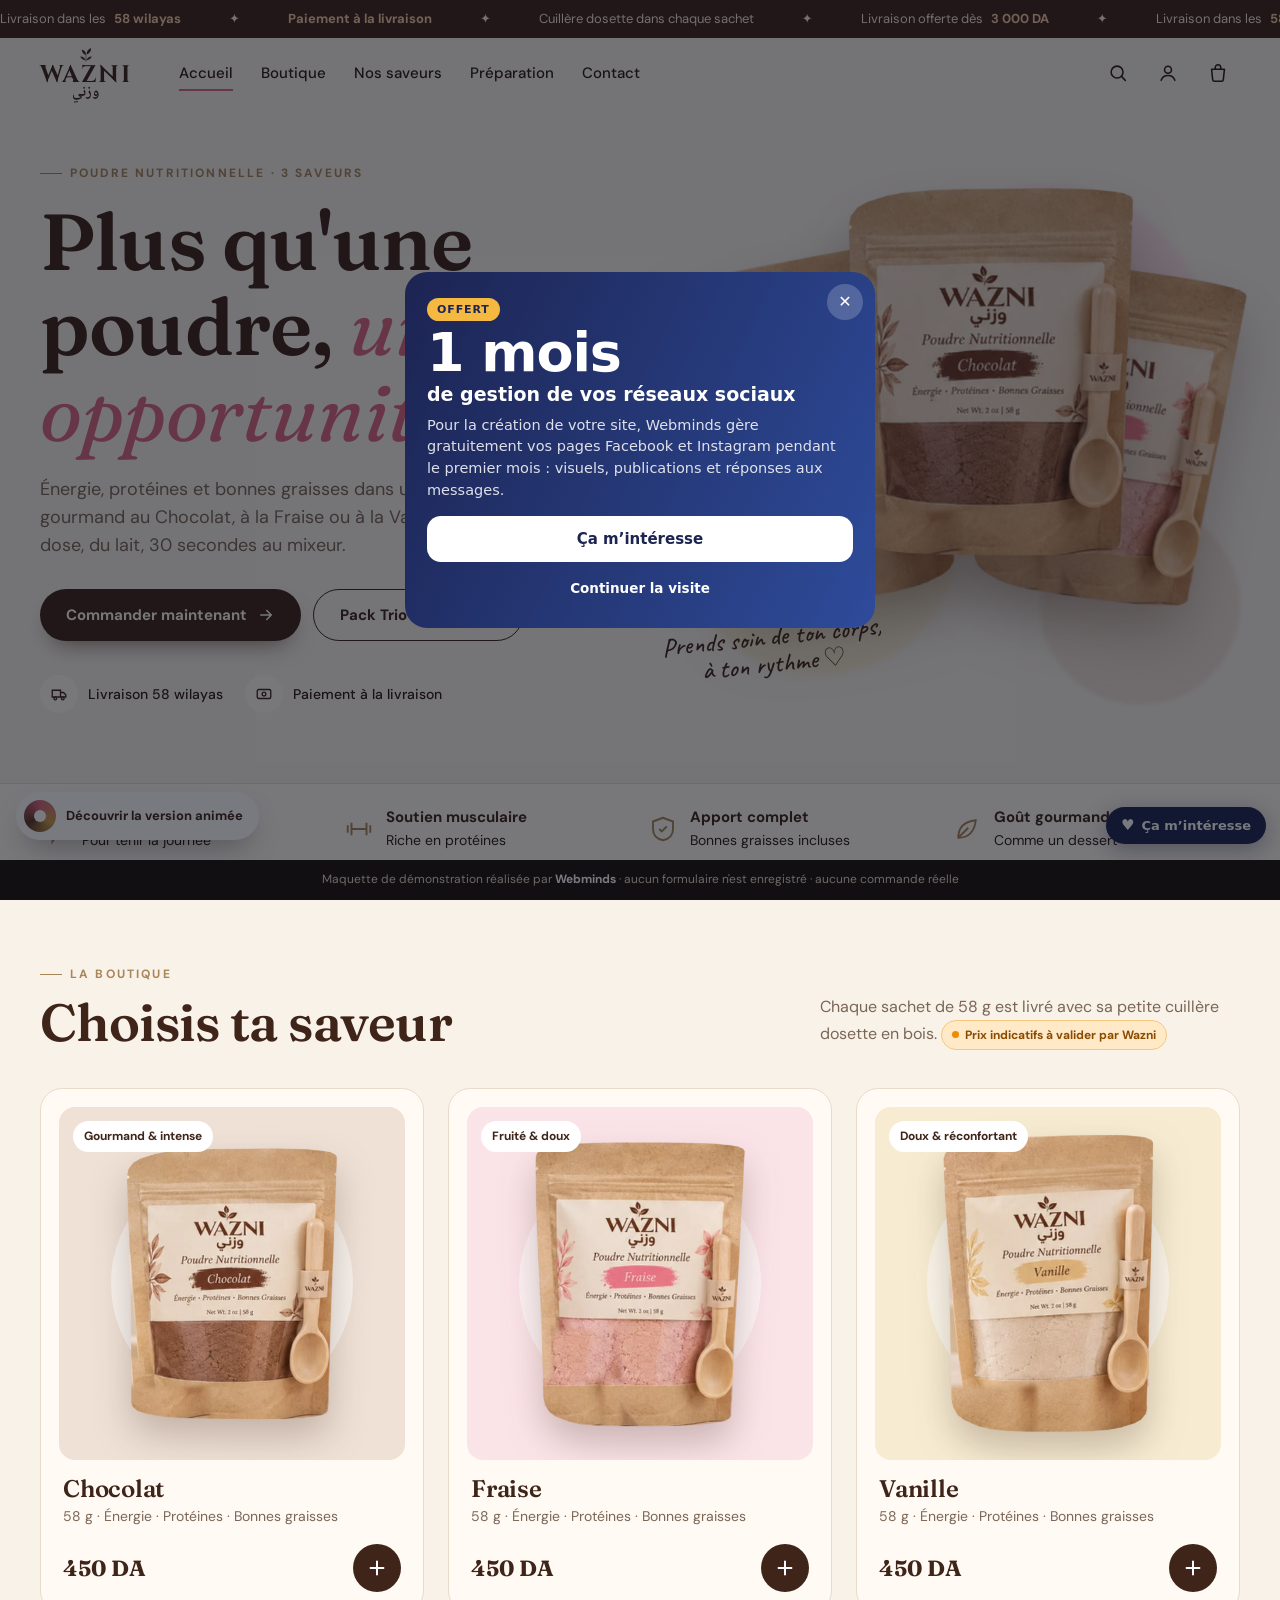
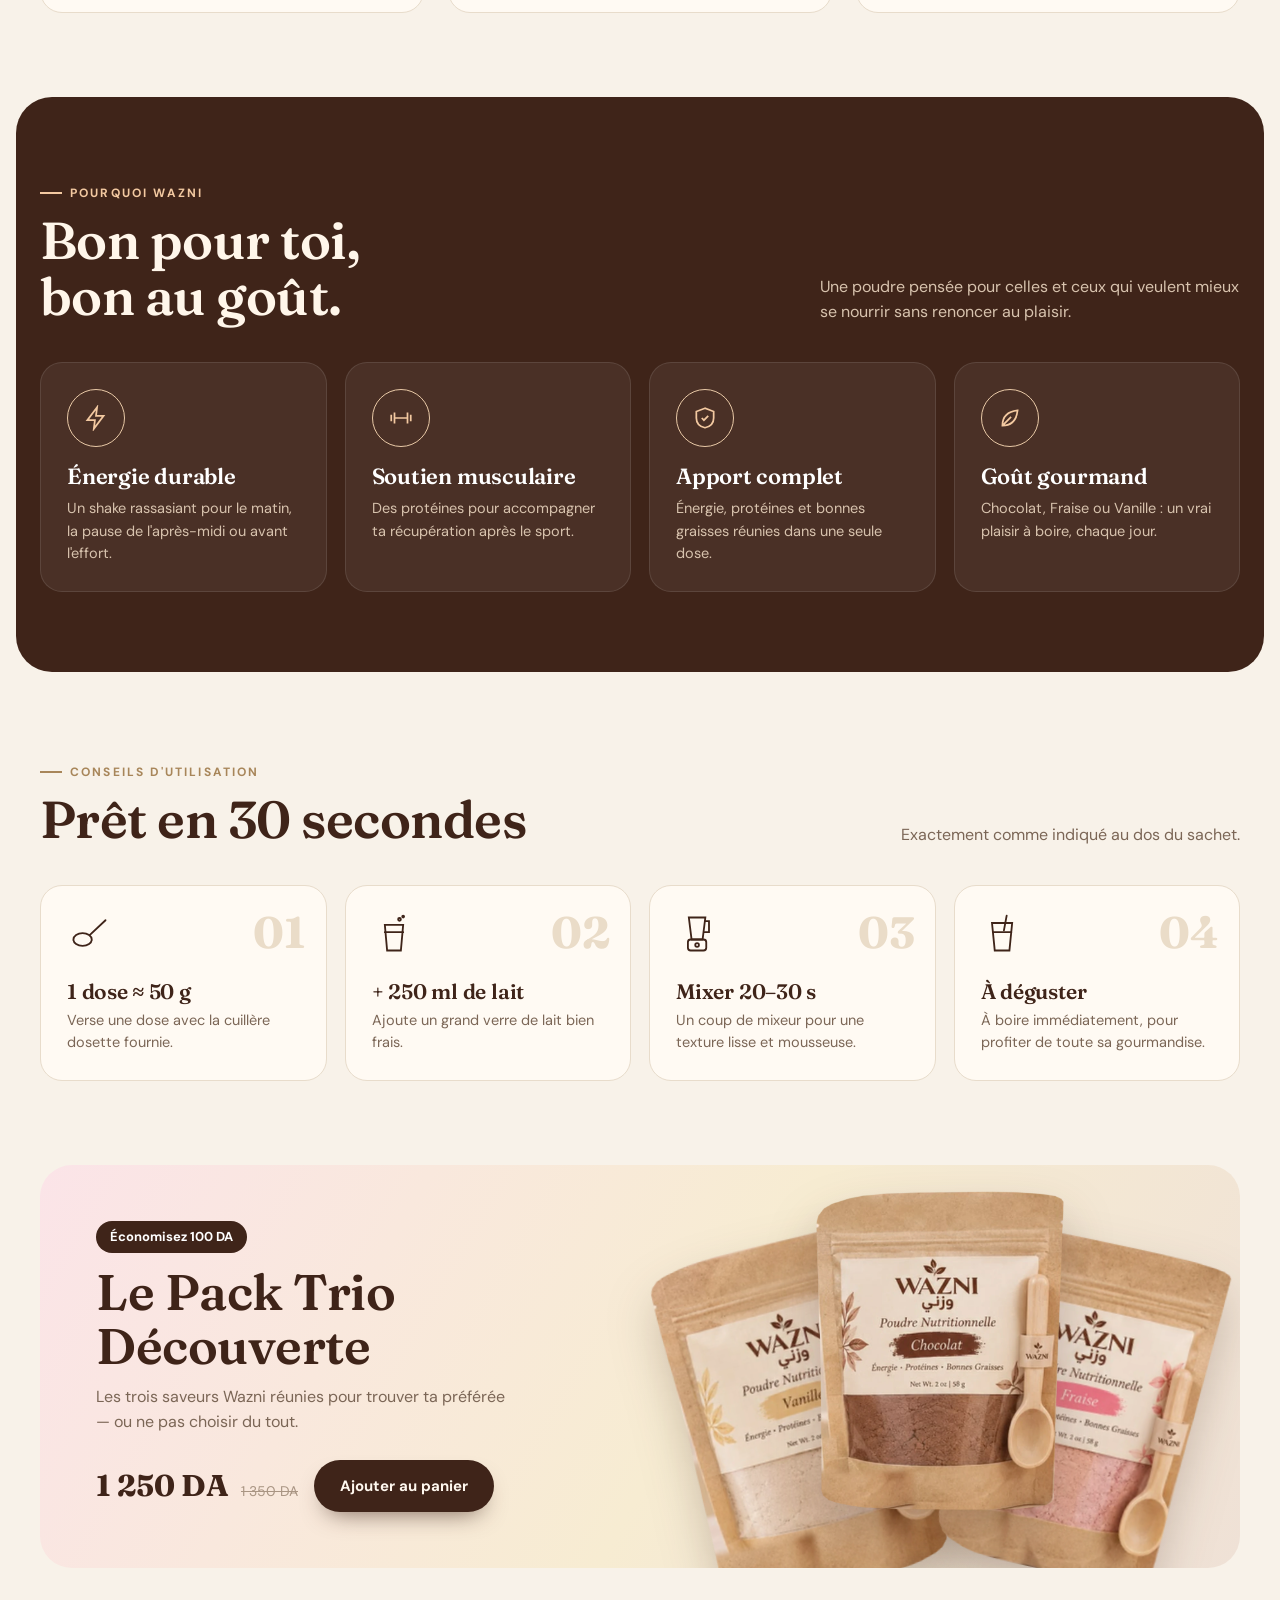
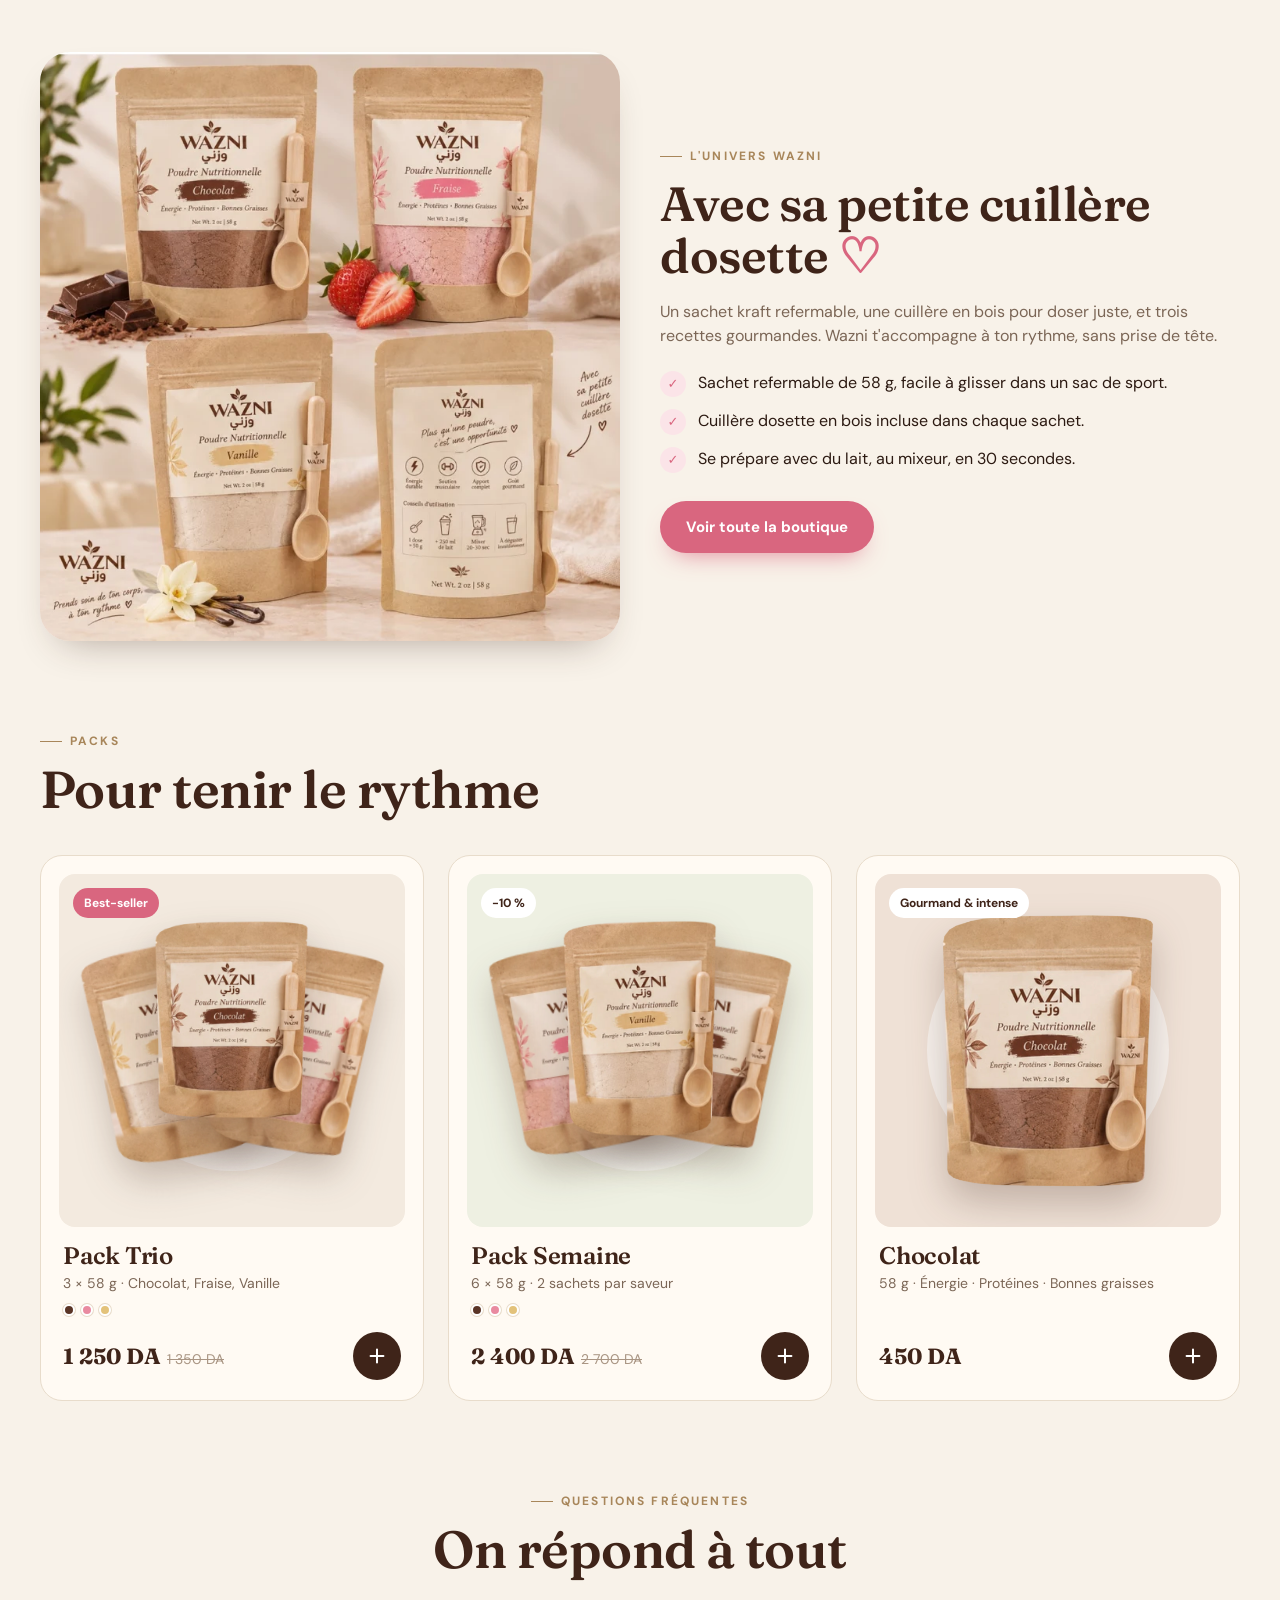
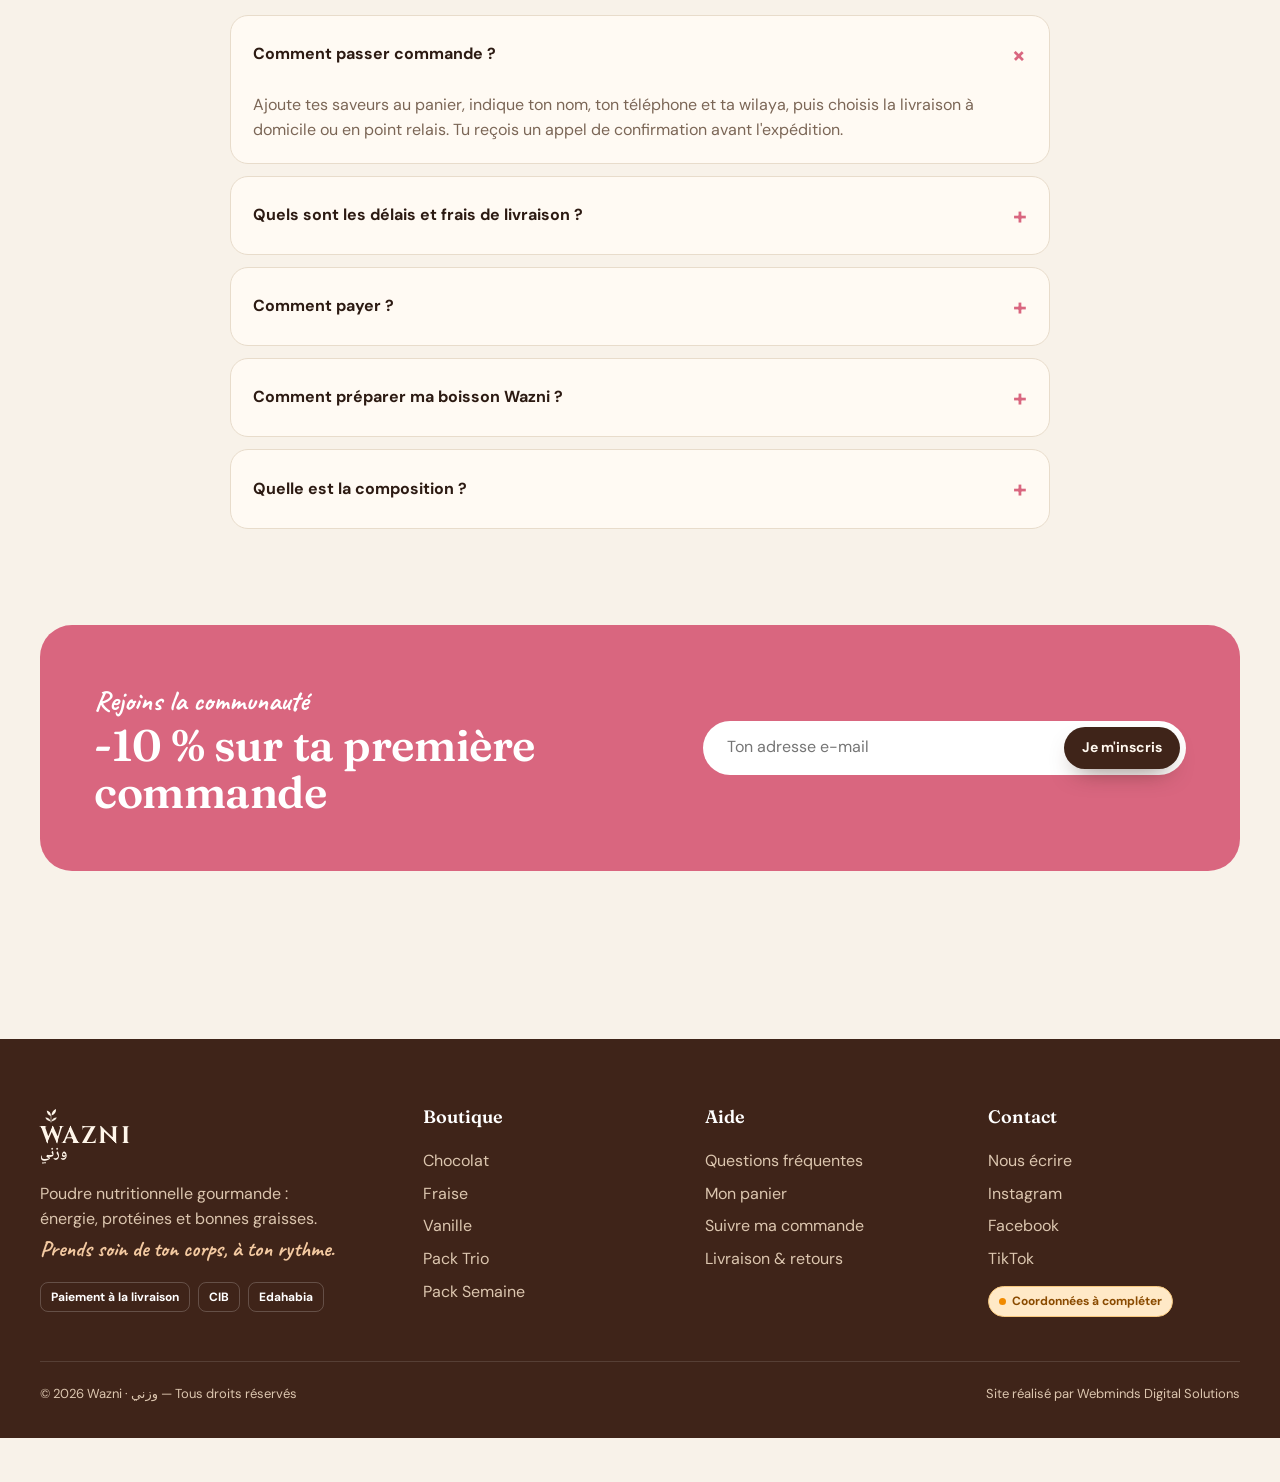
==== commit 54736c3b: "Pop-up « 1 mois de réseaux sociaux offert » et bouton « Ça m'intéresse » (envoi WhatsApp)" ====
--- a/index.html
+++ b/index.html
@@ -146,6 +146,42 @@
 
 <script src="assets/cart.js"></script>
 <script src="assets/v1-layout.js"></script>
-<script src="assets/v1-cards.js"></script>
-</body>
+<script src="assets/v1-cards.js"></script><script data-wml>(function(){if(window.__wmL)return;window.__wmL=1;
+var C={"p": "Wazni", "mail": null, "wa": "213797372452", "v": [["/", "Version corporate", "Claire et rassurante"], ["/v2/", "Version moderne", "Immersive et animée"]]};
+function ready(f){document.readyState==='loading'?document.addEventListener('DOMContentLoaded',f):f()}
+ready(function(){
+var css='.wmL-b{position:fixed;right:14px;bottom:calc(56px + env(safe-area-inset-bottom));z-index:2147483000;border:0;border-radius:999px;background:#1C2452;color:#fff;font:700 13px/1 system-ui,-apple-system,Segoe UI,Roboto,sans-serif;padding:11px 15px;box-shadow:0 6px 22px rgba(20,30,60,.35);cursor:pointer;display:flex;align-items:center;gap:7px}'
++'@media(max-width:520px){.wmL-b{bottom:calc(112px + env(safe-area-inset-bottom));font-size:12.5px;padding:10px 13px}}'
++'.wmL-m{position:fixed;inset:0;z-index:2147483001;background:rgba(10,14,25,.55);display:none;align-items:flex-end;justify-content:center;font-family:system-ui,-apple-system,Segoe UI,Roboto,sans-serif}.wmL-m.on{display:flex}@media(min-width:700px){.wmL-m{align-items:center;padding:20px}}'
++'.wmL-x{box-sizing:border-box;position:relative;background:#fff;color:#1C2452;width:100%;max-width:470px;max-height:92vh;overflow:auto;border-radius:22px 22px 0 0;padding:24px 22px calc(22px + env(safe-area-inset-bottom));text-align:left}@media(min-width:700px){.wmL-x{border-radius:22px}}'
++'.wmL-x *{box-sizing:border-box}.wmL-c{position:absolute;top:12px;right:12px;width:36px;height:36px;border:0;border-radius:50%;background:#F0F2F1;font-size:16px;cursor:pointer;color:#1C2452}'
++'.wmL-x h3{font:800 26px/1.1 system-ui,-apple-system,sans-serif;margin:4px 40px 10px 0;color:inherit}.wmL-x p{margin:0 0 14px;line-height:1.5;font-size:14.5px;opacity:.85}'
++'.wmL-o{background:linear-gradient(115deg,#1C2452,#2E4B9A);color:#fff}.wmL-o .wmL-c{background:rgba(255,255,255,.2);color:#fff}.wmL-big{font:900 54px/.95 system-ui,-apple-system,sans-serif;letter-spacing:-.02em;margin:6px 0 2px}.wmL-big small{display:block;font-size:19px;font-weight:700;letter-spacing:0;margin-top:6px}'
++'.wmL-tag{display:inline-block;background:#F5B841;color:#1C2452;font:800 11px system-ui,sans-serif;letter-spacing:.08em;border-radius:999px;padding:5px 10px}'
++'.wmL-btn{display:flex;align-items:center;justify-content:center;width:100%;border:0;border-radius:14px;padding:14px;font:800 15px system-ui,-apple-system,sans-serif;cursor:pointer;margin-top:8px}.wmL-w{background:#fff;color:#1C2452}.wmL-g{background:#1FAF55;color:#fff}.wmL-n{background:#1C2452;color:#fff}.wmL-l{background:transparent;color:inherit;font-weight:600;font-size:13.5px;padding:10px}'
++'.wmL-s{font:700 11.5px system-ui,sans-serif;text-transform:uppercase;letter-spacing:.06em;opacity:.6;margin:12px 0 8px}.wmL-ch{display:grid;gap:8px}.wmL-ch label{display:flex;align-items:center;gap:10px;border:1.5px solid #E2E6E3;border-radius:12px;padding:11px 12px;cursor:pointer;font-size:14px;font-weight:600}.wmL-ch label small{display:block;font-weight:500;opacity:.65;font-size:12px}.wmL-ch input{width:18px;height:18px;flex:none;accent-color:#1FAF55}'
++'.wmL-f{display:grid;gap:8px;margin:12px 0 6px}.wmL-f input{border:1.5px solid #E2E6E3;border-radius:12px;padding:12px;font:500 16px system-ui,sans-serif;color:#1C2452;background:#fff;-webkit-user-select:text!important;user-select:text!important;width:100%}'
++'.wmL-ok{text-align:center}.wmL-ok i{display:grid;place-items:center;width:64px;height:64px;margin:6px auto 12px;border-radius:50%;background:#E8F7EE;color:#1FAF55;font-style:normal;font-size:30px}';
+var st=document.createElement('style');st.textContent=css;document.head.appendChild(st);
+function ss(k,v){try{if(v===undefined)return sessionStorage.getItem(k);sessionStorage.setItem(k,v)}catch(e){}}
+var p=location.pathname,cur=0;C.v.forEach(function(v,i){if(v[0]!=='/'&&p.indexOf(v[0])===0)cur=i});
+var off=document.createElement('div');off.className='wmL-m';off.innerHTML='<div class="wmL-x wmL-o" role="dialog" aria-modal="true"><button class="wmL-c" type="button" aria-label="Fermer">✕</button><span class="wmL-tag">OFFERT</span><div class="wmL-big">1 mois<small>de gestion de vos réseaux sociaux</small></div><p style="margin-top:12px">Pour la création de votre site, Webminds gère gratuitement vos pages Facebook et Instagram pendant le premier mois : visuels, publications et réponses aux messages.</p><button class="wmL-btn wmL-w" type="button" data-i>Ça m’intéresse</button><button class="wmL-btn wmL-l" type="button" data-c>Continuer la visite</button></div>';
+var ch='';C.v.forEach(function(v,i){ch+='<label><input type="radio" name="wmLv" value="'+v[1]+'"'+(i===cur?' checked':'')+'><span>'+v[1]+(v[2]?'<small>'+v[2]+'</small>':'')+'</span></label>'});
+var it=document.createElement('div');it.className='wmL-m';it.innerHTML='<div class="wmL-x" role="dialog" aria-modal="true"><button class="wmL-c" type="button" aria-label="Fermer">✕</button><div data-s1><h3>Cette maquette vous plaît ?</h3><p>Choisissez la version qui vous intéresse : Webminds vous recontacte pour vous la présenter.</p>'+(C.v.length>1?'<div class="wmL-s">La version préférée</div><div class="wmL-ch">'+ch+'</div>':'')+'<div class="wmL-s">En plus</div><div class="wmL-ch"><label><input type="checkbox" value="Gestion des réseaux sociaux (1 mois offert)"><span>Réseaux sociaux<small>1 mois de gestion offert avec le site</small></span></label></div><div class="wmL-f"><input name="n" placeholder="Votre nom" autocomplete="name"><input name="t" type="tel" inputmode="tel" placeholder="Votre téléphone (facultatif)" autocomplete="tel"></div><button class="wmL-btn wmL-g" type="button" data-w>Envoyer sur WhatsApp</button>'+(C.mail?'<button class="wmL-btn wmL-l" type="button" data-e>Envoyer par e-mail</button>':'')+'</div><div class="wmL-ok" data-s2 hidden><i>✓</i><h3 style="margin:0 0 8px">Merci !</h3><p>Votre choix a bien été transmis à Webminds. Nous vous recontactons très vite.</p><button class="wmL-btn wmL-n" type="button" data-c>Continuer la visite</button></div></div>';
+document.body.appendChild(off);document.body.appendChild(it);
+var b=document.createElement('button');b.type='button';b.className='wmL-b';b.innerHTML='<b style="font-size:15px">♥</b>Ça m’intéresse';document.body.appendChild(b);
+function op(m){off.classList.remove('on');it.classList.remove('on');m.classList.add('on')}
+[off,it].forEach(function(m){m.addEventListener('click',function(e){if(e.target===m||e.target.closest('.wmL-c')||e.target.closest('[data-c]'))m.classList.remove('on')})});
+b.onclick=function(){op(it)};off.querySelector('[data-i]').onclick=function(){op(it)};
+function msg(){var v=(it.querySelector('input[name=wmLv]:checked')||{}).value||C.v[cur][1],x=[].map.call(it.querySelectorAll('input[type=checkbox]:checked'),function(c){return c.value}),n=it.querySelector('[name=n]').value.trim(),t=it.querySelector('[name=t]').value.trim();
+ return{v:v,x:x,n:n,t:t,txt:'Bonjour Webminds, la maquette '+C.p+' m’intéresse.\nVersion préférée : '+v+(x.length?'\nEn plus : '+x.join(', '):'')+(n?'\nNom : '+n:'')+(t?'\nTéléphone : '+t:'')+'\nLien : '+location.origin+C.v[cur][0]}}
+function mail(m){if(!C.mail)return;try{fetch('https://formsubmit.co/ajax/'+C.mail,{method:'POST',keepalive:true,headers:{'Content-Type':'application/json','Accept':'application/json'},body:JSON.stringify({_subject:'Maquette '+C.p+' : intéressé ('+m.v+')',Prospect:C.p,Version:m.v,Options:m.x.join(', ')||'-',Nom:m.n||'-',Telephone:m.t||'-',Lien:location.origin+C.v[cur][0],_template:'table',_captcha:'false'})}).catch(function(){})}catch(e){}}
+function done(){it.querySelector('[data-s1]').hidden=true;it.querySelector('[data-s2]').hidden=false;ss('wmL-sent','1')}
+it.querySelector('[data-w]').onclick=function(){var m=msg();mail(m);done();location.href='https://wa.me/'+C.wa+'?text='+encodeURIComponent(m.txt)};
+var e=it.querySelector('[data-e]');if(e)e.onclick=function(){mail(msg());done()};
+var sh=ss('wmL-off');addEventListener('scroll',function(){var r=(scrollY+innerHeight)/document.documentElement.scrollHeight;
+ if(!sh&&scrollY>500&&r>.3){sh=1;ss('wmL-off','1');op(off)}
+ if(!ss('wmL-it')&&!ss('wmL-sent')&&sh&&r>.92&&!off.classList.contains('on')){ss('wmL-it','1');op(it)}},{passive:true});
+});})();
+</script></body>
 </html>
